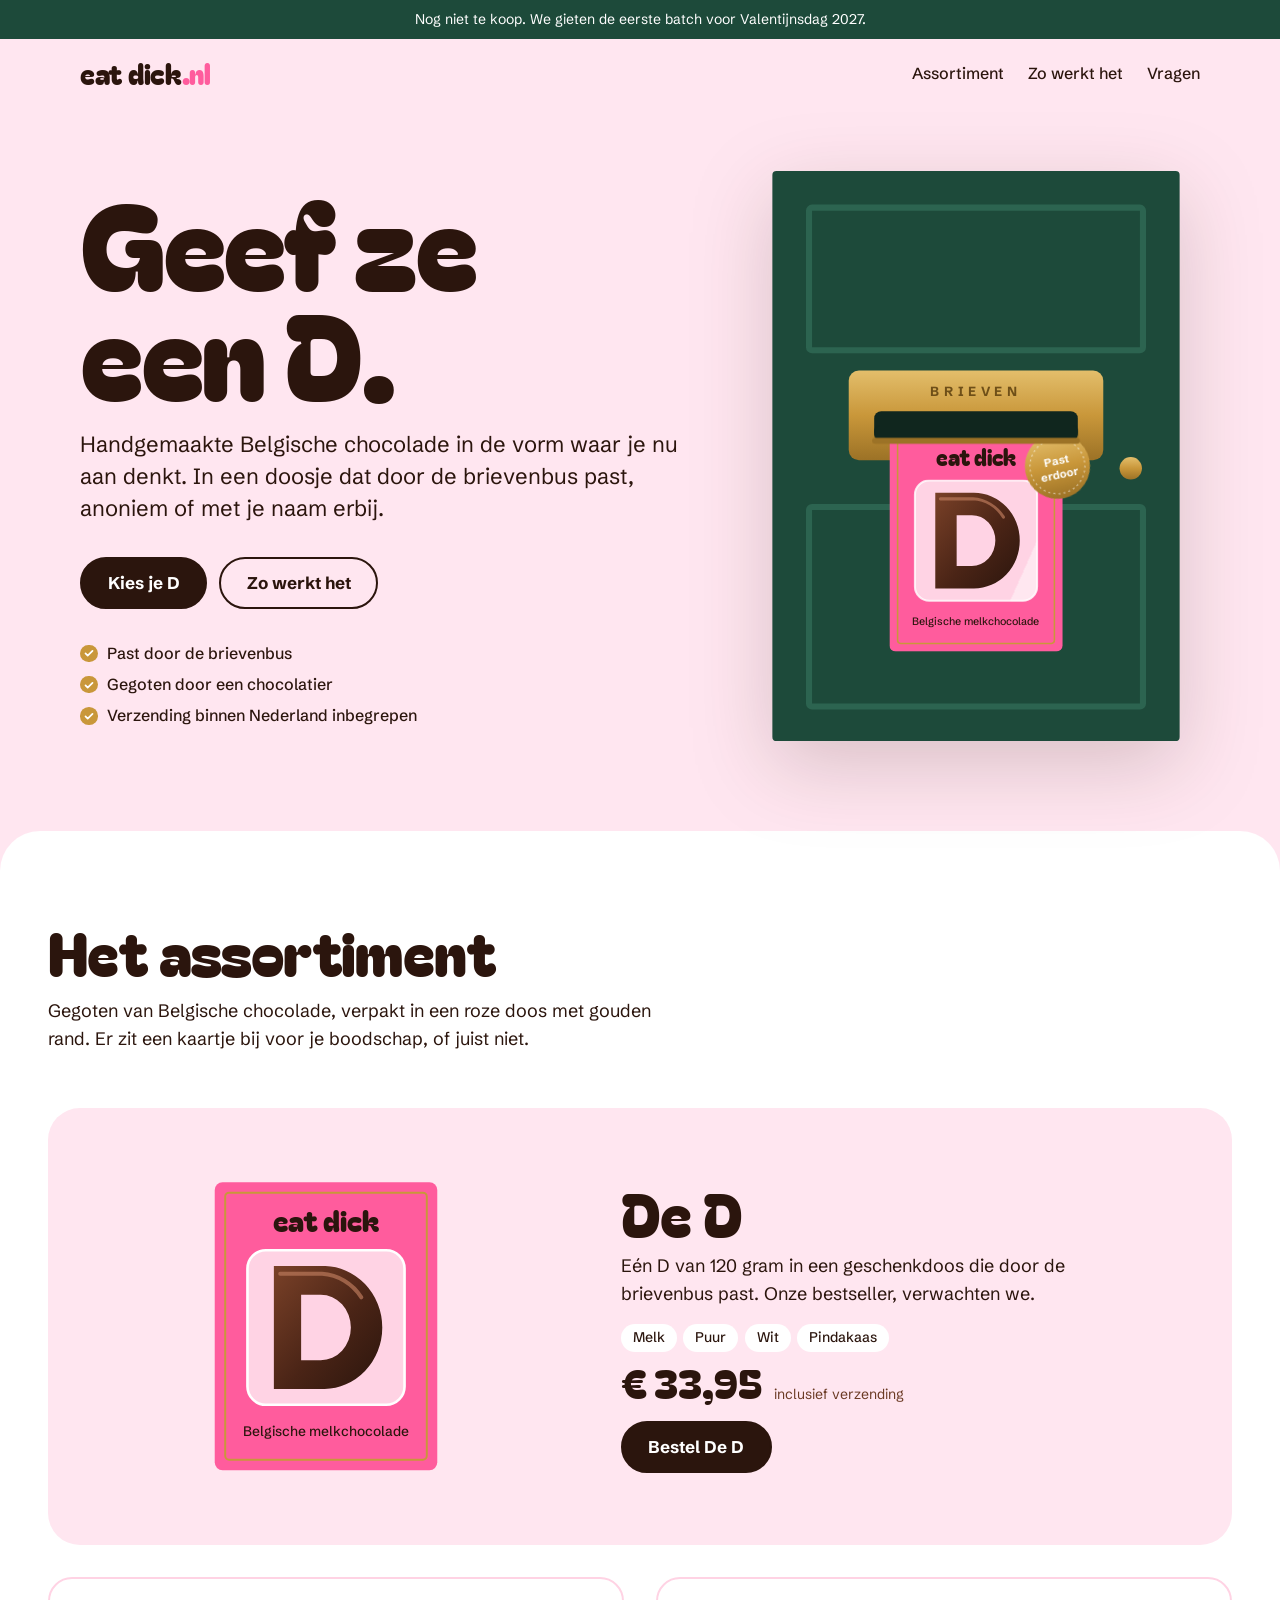
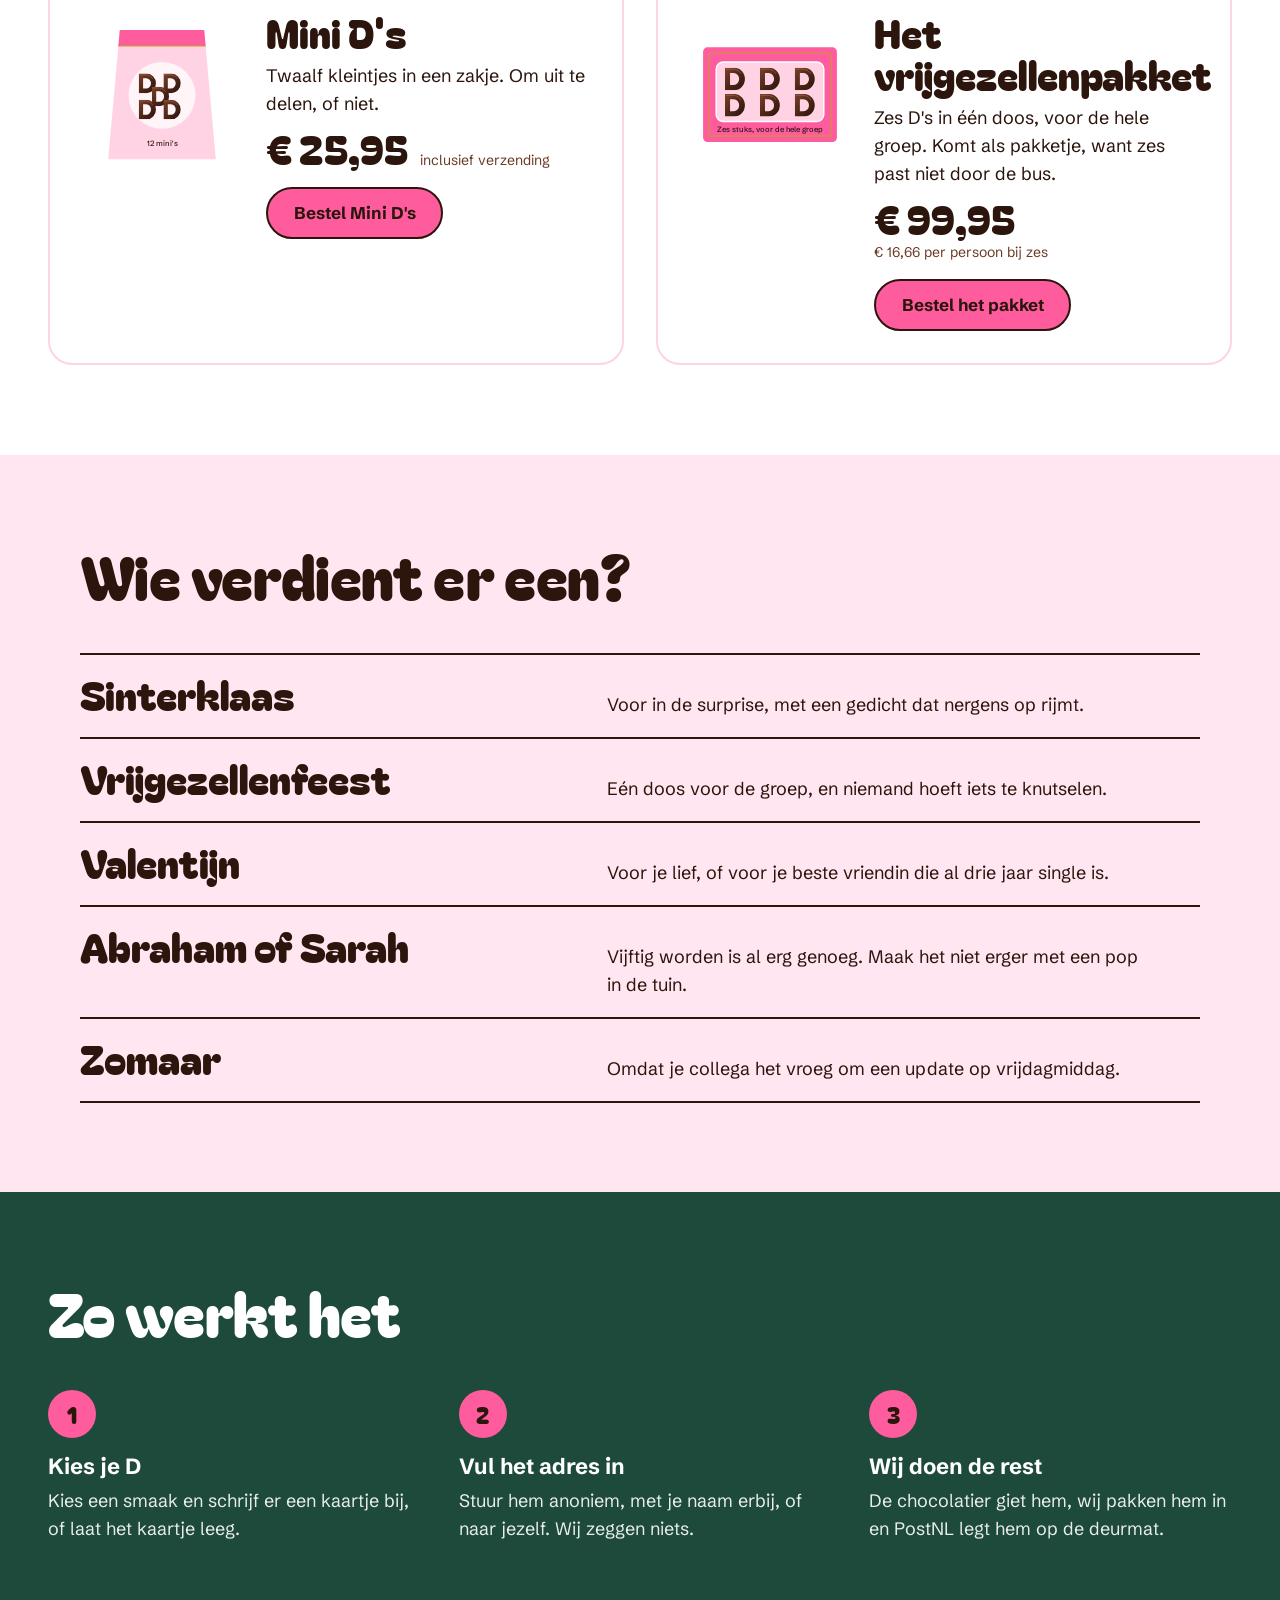
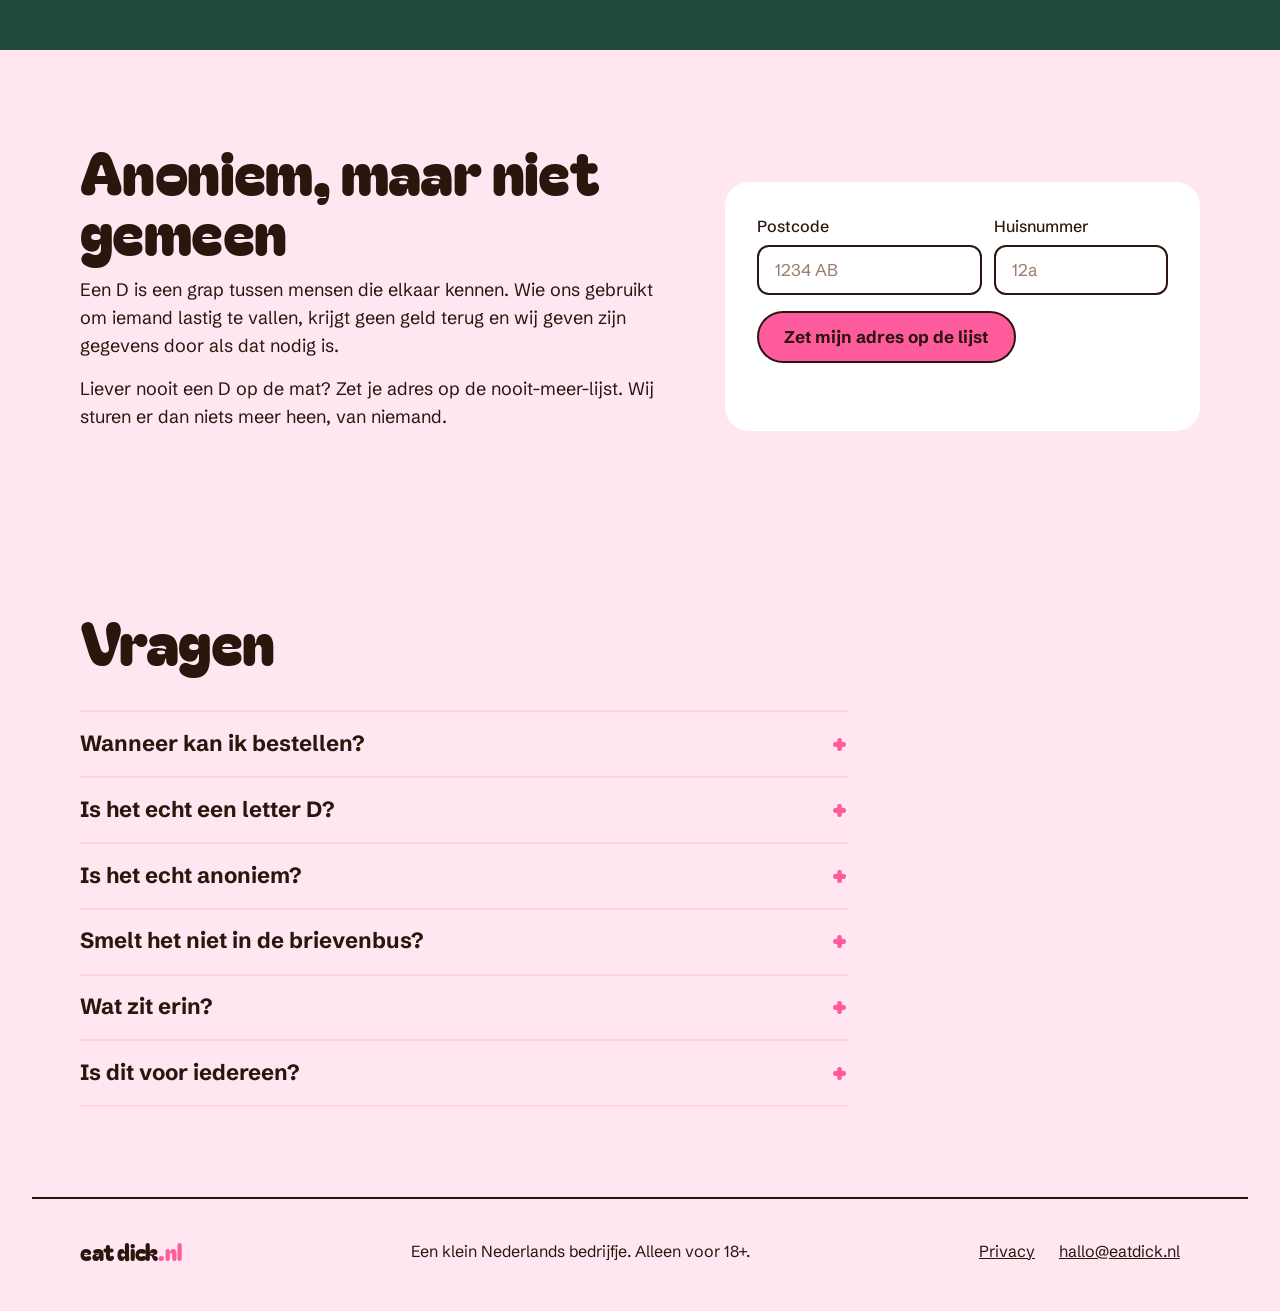
==== index.html @ 4f5a9614 "eatdick.nl demand-test landing page Static fake-door shop with honest waitlist dialog, price A/B (?p" ====
<!doctype html>
<html lang="nl">
<head>
  <meta charset="utf-8">
  <meta name="viewport" content="width=device-width, initial-scale=1">
  <title>eat dick — chocolade die door de brievenbus past</title>
  <meta name="description" content="Handgemaakte Belgische chocolade in de vorm waar je aan denkt. In een doosje dat door de brievenbus past, anoniem of met je naam erbij. Eerste batch voor Valentijnsdag 2027.">
  <meta name="theme-color" content="#1D4A3A">
  <link rel="icon" href="favicon.svg" type="image/svg+xml">
  <meta property="og:type" content="website">
  <meta property="og:url" content="https://eatdick.nl/">
  <meta property="og:title" content="Geef ze een D.">
  <meta property="og:description" content="Handgemaakte Belgische chocolade die door de brievenbus past. Anoniem of met je naam erbij.">
  <meta property="og:image" content="https://eatdick.nl/og.png">
  <meta name="twitter:card" content="summary_large_image">
  <link rel="preload" href="fonts/bagel-fat-one.woff2" as="font" type="font/woff2" crossorigin>
  <link rel="stylesheet" href="styles.css">
  <script src="config.js"></script>
  <script src="app.js" defer></script>
</head>
<body>
  <a class="skip" href="#assortiment">Naar het assortiment</a>

  <p class="notice">Nog niet te koop. We gieten de eerste batch voor <span data-launch>Valentijnsdag 2027</span>.</p>

  <header class="site-header">
    <a class="wordmark" href="/" aria-label="eat dick, naar de homepage">eat dick<span>.nl</span></a>
    <nav aria-label="Hoofdmenu">
      <a href="#assortiment">Assortiment</a>
      <a href="#zo-werkt-het">Zo werkt het</a>
      <a href="#vragen">Vragen</a>
    </nav>
  </header>

  <main>
    <!-- Hero -->
    <section class="hero" aria-labelledby="hero-title">
      <div class="hero-copy">
        <h1 id="hero-title">Geef ze een&nbsp;D.</h1>
        <p class="lede">Handgemaakte Belgische chocolade in de vorm waar je nu aan denkt. In een doosje dat door de brievenbus past, anoniem of met je naam erbij.</p>
        <div class="hero-actions">
          <a class="btn btn-primary" href="#assortiment">Kies je D</a>
          <a class="btn btn-quiet" href="#zo-werkt-het">Zo werkt het</a>
        </div>
        <ul class="assurances">
          <li>Past door de brievenbus</li>
          <li>Gegoten door een chocolatier</li>
          <li>Verzending binnen Nederland inbegrepen</li>
        </ul>
      </div>

      <figure class="hero-art" aria-hidden="true">
        <svg viewBox="0 0 440 560" class="door" focusable="false">
          <defs>
            <linearGradient id="choc" x1="0" y1="0" x2="1" y2="1">
              <stop offset="0" stop-color="#7A4128"/>
              <stop offset=".55" stop-color="#4A2416"/>
              <stop offset="1" stop-color="#2B150D"/>
            </linearGradient>
            <linearGradient id="brass" x1="0" y1="0" x2="0" y2="1">
              <stop offset="0" stop-color="#E3BE6B"/>
              <stop offset=".5" stop-color="#C9973A"/>
              <stop offset="1" stop-color="#9C7226"/>
            </linearGradient>
            <clipPath id="below-slot"><rect x="0" y="250" width="440" height="310"/></clipPath>
            <clipPath id="window"><rect x="25" y="52" width="120" height="118" rx="14"/></clipPath>
          </defs>

          <!-- the front door -->
          <rect x="20" y="0" width="400" height="560" rx="4" fill="#1D4A3A"/>
          <rect x="56" y="36" width="328" height="140" rx="3" fill="none" stroke="#2C6450" stroke-width="6"/>
          <rect x="56" y="330" width="328" height="196" rx="3" fill="none" stroke="#2C6450" stroke-width="6"/>
          <circle cx="372" cy="292" r="11" fill="url(#brass)"/>

          <!-- brass letterbox -->
          <rect x="95" y="196" width="250" height="88" rx="10" fill="url(#brass)"/>
          <text x="220" y="221" text-anchor="middle" class="engraving">BRIEVEN</text>
          <rect x="120" y="236" width="200" height="28" rx="7" fill="#10261E"/>

          <!-- the box, coming through -->
          <g clip-path="url(#below-slot)">
            <g class="parcel">
              <g transform="translate(135 252)">
                <rect width="170" height="220" rx="6" fill="#FF5C9D"/>
                <rect x="8" y="8" width="154" height="204" rx="3" fill="none" stroke="#C9973A" stroke-width="1.5"/>
                <text x="85" y="38" text-anchor="middle" class="box-mark">eat dick</text>
                <rect x="25" y="52" width="120" height="118" rx="14" fill="#FFD3E4"/>
                <path fill="url(#choc)" fill-rule="evenodd" d="M45 64h38a45 47 0 0 1 0 94H45z M66 86h15a23 25 0 0 1 0 50H66z"/>
                <path d="M50 70h32a39 41 0 0 1 30 18" fill="none" stroke="#B9785A" stroke-width="3" stroke-linecap="round" opacity=".7"/>
                <g clip-path="url(#window)">
                  <rect class="shine" x="-60" y="30" width="34" height="200" fill="#fff" opacity=".45" transform="rotate(24 85 111)"/>
                </g>
                <rect x="25" y="52" width="120" height="118" rx="14" fill="none" stroke="#fff" stroke-opacity=".8" stroke-width="2"/>
                <text x="85" y="194" text-anchor="middle" class="box-small">Belgische melkchocolade</text>
              </g>
              <g transform="translate(300 290) rotate(-12)">
                <circle r="32" fill="url(#brass)"/>
                <circle r="27" fill="none" stroke="#fff" stroke-opacity=".6" stroke-dasharray="2 3"/>
                <text y="-2" text-anchor="middle" class="seal">Past</text>
                <text y="12" text-anchor="middle" class="seal">erdoor</text>
              </g>
            </g>
          </g>
          <!-- lower lip of the slot, drawn over the box -->
          <rect x="120" y="250" width="200" height="14" rx="5" fill="#10261E"/>
          <rect x="118" y="262" width="204" height="6" rx="3" fill="#9C7226"/>
        </svg>
      </figure>
    </section>

    <!-- Products -->
    <section id="assortiment" class="section full" aria-labelledby="assortiment-title">
      <div class="wrap">
      <h2 id="assortiment-title">Het assortiment</h2>
      <p class="section-intro">Gegoten van Belgische chocolade, verpakt in een roze doos met gouden rand. Er zit een kaartje bij voor je boodschap, of juist niet.</p>

      <article class="product product-featured" data-product="single">
        <div class="product-art" aria-hidden="true">
          <svg viewBox="0 0 220 260"><use href="#art-single"/></svg>
        </div>
        <div class="product-body">
          <h3>De D</h3>
          <p>Eén D van 120 gram in een geschenkdoos die door de brievenbus past. Onze bestseller, verwachten we.</p>
          <ul class="flavours" aria-label="Smaken">
            <li>Melk</li><li>Puur</li><li>Wit</li><li>Pindakaas</li>
          </ul>
          <p class="price"><span data-price="single">€ 16,95</span> <small>inclusief verzending</small></p>
          <button class="btn btn-primary" type="button" data-order="single">Bestel De D</button>
        </div>
      </article>

      <div class="product-pair">
        <article class="product" data-product="mini">
          <div class="product-art" aria-hidden="true">
            <svg viewBox="0 0 220 220"><use href="#art-mini"/></svg>
          </div>
          <div class="product-body">
            <h3>Mini D's</h3>
            <p>Twaalf kleintjes in een zakje. Om uit te delen, of niet.</p>
            <p class="price"><span data-price="mini">€ 12,95</span> <small>inclusief verzending</small></p>
            <button class="btn btn-secondary" type="button" data-order="mini">Bestel Mini D's</button>
          </div>
        </article>

        <article class="product" data-product="party">
          <div class="product-art" aria-hidden="true">
            <svg viewBox="0 0 220 220"><use href="#art-party"/></svg>
          </div>
          <div class="product-body">
            <h3>Het vrijgezellenpakket</h3>
            <p>Zes D's in één doos, voor de hele groep. Komt als pakketje, want zes past niet door de bus.</p>
            <p class="price"><span data-price="party">€ 49,95</span> <small><span data-price-pp="party">€ 8,33</span> per persoon bij zes</small></p>
            <button class="btn btn-secondary" type="button" data-order="party">Bestel het pakket</button>
          </div>
        </article>
      </div>
      </div>
    </section>

    <!-- Occasions -->
    <section class="section occasions" aria-labelledby="occasions-title">
      <h2 id="occasions-title">Wie verdient er een?</h2>
      <dl class="occasion-list">
        <div><dt>Sinterklaas</dt><dd>Voor in de surprise, met een gedicht dat nergens op rijmt.</dd></div>
        <div><dt>Vrijgezellenfeest</dt><dd>Eén doos voor de groep, en niemand hoeft iets te knutselen.</dd></div>
        <div><dt>Valentijn</dt><dd>Voor je lief, of voor je beste vriendin die al drie jaar single is.</dd></div>
        <div><dt>Abraham of Sarah</dt><dd>Vijftig worden is al erg genoeg. Maak het niet erger met een pop in de tuin.</dd></div>
        <div><dt>Zomaar</dt><dd>Omdat je collega het vroeg om een update op vrijdagmiddag.</dd></div>
      </dl>
    </section>

    <!-- How it works -->
    <section id="zo-werkt-het" class="section full" aria-labelledby="how-title">
      <div class="wrap">
      <h2 id="how-title">Zo werkt het</h2>
      <ol class="steps">
        <li>
          <h3>Kies je D</h3>
          <p>Kies een smaak en schrijf er een kaartje bij, of laat het kaartje leeg.</p>
        </li>
        <li>
          <h3>Vul het adres in</h3>
          <p>Stuur hem anoniem, met je naam erbij, of naar jezelf. Wij zeggen niets.</p>
        </li>
        <li>
          <h3>Wij doen de rest</h3>
          <p>De chocolatier giet hem, wij pakken hem in en PostNL legt hem op de deurmat.</p>
        </li>
      </ol>
      </div>
    </section>

    <!-- Policy -->
    <section id="nooit-meer" class="section policy" aria-labelledby="policy-title">
      <div class="policy-copy">
        <h2 id="policy-title">Anoniem, maar niet gemeen</h2>
        <p>Een D is een grap tussen mensen die elkaar kennen. Wie ons gebruikt om iemand lastig te vallen, krijgt geen geld terug en wij geven zijn gegevens door als dat nodig is.</p>
        <p>Liever nooit een D op de mat? Zet je adres op de nooit-meer-lijst. Wij sturen er dan niets meer heen, van niemand.</p>
      </div>
      <form class="optout" name="nooit-meer" method="POST" data-netlify="true" netlify-honeypot="bot-field" data-form="optout">
        <input type="hidden" name="form-name" value="nooit-meer">
        <p class="hp"><label>Niet invullen <input name="bot-field" tabindex="-1" autocomplete="off"></label></p>
        <div class="field-row">
          <label>Postcode
            <input name="postcode" required autocomplete="postal-code" inputmode="text" pattern="[1-9][0-9]{3}\s?[A-Za-z]{2}" placeholder="1234 AB">
          </label>
          <label>Huisnummer
            <input name="huisnummer" required autocomplete="address-line2" placeholder="12a">
          </label>
        </div>
        <button class="btn btn-secondary" type="submit">Zet mijn adres op de lijst</button>
        <p class="form-status" role="status" aria-live="polite"></p>
      </form>
    </section>

    <!-- FAQ -->
    <section id="vragen" class="section faq" aria-labelledby="faq-title">
      <h2 id="faq-title">Vragen</h2>
      <details>
        <summary>Wanneer kan ik bestellen?</summary>
        <p>We gieten de eerste batch voor <span data-launch>Valentijnsdag 2027</span>. Zet je op de lijst, dan krijg je als eerste een mail en <span data-discount>15</span>% korting op je eerste bestelling.</p>
      </details>
      <details>
        <summary>Is het echt een letter D?</summary>
        <p>Nee. Het is de vorm waar je aan dacht toen je de naam van deze site las. De D staat op de doos.</p>
      </details>
      <details>
        <summary>Is het echt anoniem?</summary>
        <p>Ja, als je dat kiest. De ontvanger ziet geen naam en geen afzender. Wij bewaren je gegevens wel, voor het geval iemand de grap niet grappig vindt.</p>
      </details>
      <details>
        <summary>Smelt het niet in de brievenbus?</summary>
        <p>Bij een hittegolf versturen we niet. We houden het weer in de gaten en sturen dan een dag later.</p>
      </details>
      <details>
        <summary>Wat zit erin?</summary>
        <p>Belgische chocolade met melk en soja. De pindakaassmaak bevat pinda. Alles wordt gemaakt in een keuken waar ook noten verwerkt worden.</p>
      </details>
      <details>
        <summary>Is dit voor iedereen?</summary>
        <p>Alleen voor 18 jaar en ouder, als afzender en als ontvanger.</p>
      </details>
    </section>
  </main>

  <footer class="site-footer">
    <p class="wordmark wordmark-small">eat dick<span>.nl</span></p>
    <p>Een klein Nederlands bedrijfje. Alleen voor 18+.</p>
    <p><a href="privacy.html">Privacy</a> <a href="mailto:hallo@eatdick.nl">hallo@eatdick.nl</a></p>
  </footer>

  <!-- Waitlist dialog (the "order" step) -->
  <dialog class="order" id="order" aria-labelledby="order-title">
    <form name="wachtlijst" method="POST" data-netlify="true" netlify-honeypot="bot-field" data-form="waitlist" class="order-form">
      <button class="close" type="button" data-close aria-label="Sluiten">×</button>
      <input type="hidden" name="form-name" value="wachtlijst">
      <input type="hidden" name="product">
      <input type="hidden" name="variant">
      <input type="hidden" name="prijs">
      <p class="hp"><label>Niet invullen <input name="bot-field" tabindex="-1" autocomplete="off"></label></p>

      <div class="order-step" data-step="form">
        <h2 id="order-title">De eerste batch komt eraan</h2>
        <p>We gieten de eerste D's voor <span data-launch>Valentijnsdag 2027</span>. Zet je op de lijst: je hoort het als eerste en krijgt <span data-discount>15</span>% korting op je eerste bestelling.</p>
        <p class="order-summary"><strong data-summary-name>De D</strong> <span data-summary-price>€ 16,95</span></p>

        <fieldset>
          <legend>Waar is hij voor?</legend>
          <div class="chips">
            <label><input type="radio" name="gelegenheid" value="sinterklaas" required> Sinterklaas</label>
            <label><input type="radio" name="gelegenheid" value="vrijgezellen"> Vrijgezellenfeest</label>
            <label><input type="radio" name="gelegenheid" value="valentijn"> Valentijn</label>
            <label><input type="radio" name="gelegenheid" value="verjaardag"> Verjaardag</label>
            <label><input type="radio" name="gelegenheid" value="zomaar"> Zomaar</label>
          </div>
        </fieldset>

        <fieldset>
          <legend>Hoe wil je hem versturen?</legend>
          <div class="chips">
            <label><input type="radio" name="verzending" value="anoniem" required> Anoniem</label>
            <label><input type="radio" name="verzending" value="met-naam"> Met mijn naam erbij</label>
            <label><input type="radio" name="verzending" value="naar-mezelf"> Naar mezelf</label>
          </div>
        </fieldset>

        <label class="field">E-mailadres
          <input type="email" name="email" required autocomplete="email" placeholder="jij@voorbeeld.nl">
        </label>

        <label class="consent">
          <input type="checkbox" name="toestemming" value="ja" required>
          <span>Ik ben 18 of ouder en wil één mail als de eerste batch klaar is. Afmelden kan altijd. <a href="privacy.html" target="_blank" rel="noopener">Privacy</a></span>
        </label>

        <button class="btn btn-primary btn-wide" type="submit">Zet me op de lijst</button>
        <p class="form-status" role="status" aria-live="polite"></p>
      </div>

      <div class="order-step" data-step="done" hidden>
        <h2 tabindex="-1" data-done-title>Je staat op de lijst</h2>
        <p>Zodra de eerste batch gegoten is, krijg je een mail met je kortingscode. Ken je iemand die er een verdient? Stuur deze site door.</p>
        <div class="share">
          <a class="btn btn-primary" data-share-whatsapp href="https://wa.me/?text=" target="_blank" rel="noopener">Deel via WhatsApp</a>
          <button class="btn btn-quiet" type="button" data-share-copy>Kopieer de link</button>
        </div>
      </div>
    </form>
  </dialog>

  <!-- Product illustrations -->
  <svg width="0" height="0" class="defs" aria-hidden="true" focusable="false">
    <defs>
      <linearGradient id="choc2" x1="0" y1="0" x2="1" y2="1">
        <stop offset="0" stop-color="#7A4128"/><stop offset=".55" stop-color="#4A2416"/><stop offset="1" stop-color="#2B150D"/>
      </linearGradient>
      <symbol id="d-letter" viewBox="0 0 84 94">
        <path fill="url(#choc2)" fill-rule="evenodd" d="M0 0h38a45 47 0 0 1 0 94H0z M21 22h15a23 25 0 0 1 0 50H21z"/>
        <path d="M5 6h32a39 41 0 0 1 30 18" fill="none" stroke="#B9785A" stroke-width="3" stroke-linecap="round" opacity=".7"/>
      </symbol>
      <g id="art-single">
        <rect x="25" y="20" width="170" height="220" rx="6" fill="#FF5C9D"/>
        <rect x="33" y="28" width="154" height="204" rx="3" fill="none" stroke="#C9973A" stroke-width="1.5"/>
        <text x="110" y="58" text-anchor="middle" class="box-mark">eat dick</text>
        <rect x="50" y="72" width="120" height="118" rx="14" fill="#FFD3E4" stroke="#fff" stroke-width="2"/>
        <use href="#d-letter" x="70" y="84" width="84" height="94"/>
        <text x="110" y="214" text-anchor="middle" class="box-small">Belgische melkchocolade</text>
      </g>
      <g id="art-mini">
        <path d="M52 26h116l16 178H36z" fill="#FFD3E4"/>
        <path d="M52 26h116l2 22H50z" fill="#FF5C9D"/>
        <path d="M50 48h120" stroke="#C9973A" stroke-width="1.5"/>
        <circle cx="110" cy="116" r="46" fill="#fff" opacity=".75"/>
        <use href="#d-letter" x="78" y="86" width="24" height="27"/>
        <use href="#d-letter" x="112" y="86" width="24" height="27"/>
        <use href="#d-letter" x="96" y="104" width="24" height="27"/>
        <use href="#d-letter" x="78" y="122" width="24" height="27"/>
        <use href="#d-letter" x="112" y="122" width="24" height="27"/>
        <text x="110" y="186" text-anchor="middle" class="box-small">12 mini's</text>
      </g>
      <g id="art-party">
        <rect x="18" y="50" width="184" height="130" rx="6" fill="#FF5C9D"/>
        <rect x="26" y="58" width="168" height="114" rx="3" fill="none" stroke="#C9973A" stroke-width="1.5"/>
        <rect x="36" y="70" width="148" height="82" rx="10" fill="#FFD3E4" stroke="#fff" stroke-width="2"/>
        <use href="#d-letter" x="48" y="78" width="28" height="31"/>
        <use href="#d-letter" x="96" y="78" width="28" height="31"/>
        <use href="#d-letter" x="144" y="78" width="28" height="31"/>
        <use href="#d-letter" x="48" y="114" width="28" height="31"/>
        <use href="#d-letter" x="96" y="114" width="28" height="31"/>
        <use href="#d-letter" x="144" y="114" width="28" height="31"/>
        <text x="110" y="166" text-anchor="middle" class="box-small">Zes stuks, voor de hele groep</text>
      </g>
    </defs>
  </svg>
</body>
</html>
---- styles.css ----
/* eat dick — styles
   Palette: blush page, brand pink boxes, chocolate ink, brass details, front-door green. */

@font-face {
  font-family: "Bagel Fat One";
  src: url("fonts/bagel-fat-one.woff2") format("woff2");
  font-weight: 400;
  font-display: swap;
}
@font-face {
  font-family: "Schibsted Grotesk";
  src: url("fonts/schibsted-grotesk-400.woff2") format("woff2");
  font-weight: 400;
  font-display: swap;
}
@font-face {
  font-family: "Schibsted Grotesk";
  src: url("fonts/schibsted-grotesk-500.woff2") format("woff2");
  font-weight: 500;
  font-display: swap;
}
@font-face {
  font-family: "Schibsted Grotesk";
  src: url("fonts/schibsted-grotesk-700.woff2") format("woff2");
  font-weight: 700;
  font-display: swap;
}

:root {
  --blush: #FFE6F0;
  --pink: #FF5C9D;
  --pink-soft: #FFD3E4;
  --choc: #2B150D;
  --cocoa: #6B3A24;
  --brass: #C9973A;
  --door: #1D4A3A;
  --paper: #FFFFFF;

  --display: "Bagel Fat One", "Arial Rounded MT Bold", system-ui, sans-serif;
  --text: "Schibsted Grotesk", system-ui, -apple-system, "Segoe UI", sans-serif;

  --step--1: 0.875rem;
  --step-0: 1.125rem;
  --step-1: 1.375rem;
  --step-2: clamp(1.75rem, 1.2rem + 2vw, 2.5rem);
  --step-3: clamp(2.25rem, 1.4rem + 3.6vw, 3.75rem);
  --step-4: clamp(3.5rem, 1.8rem + 7.5vw, 7.5rem);

  --gutter: clamp(1rem, 4vw, 3rem);
  --measure: 34em;
  --radius-pill: 999px;
  --radius-box: 6px;
}

*, *::before, *::after { box-sizing: border-box; }

html { scroll-behavior: smooth; }
@media (prefers-reduced-motion: reduce) { html { scroll-behavior: auto; } }

body {
  margin: 0;
  background: var(--blush);
  color: var(--choc);
  font-family: var(--text);
  font-size: var(--step-0);
  line-height: 1.55;
  -webkit-font-smoothing: antialiased;
  text-rendering: optimizeLegibility;
}

h1, h2, h3 { margin: 0; font-weight: 400; }
p { margin: 0; }
a { color: inherit; }

:focus-visible {
  outline: 3px solid var(--door);
  outline-offset: 3px;
  border-radius: 4px;
}

.skip {
  position: absolute;
  left: 1rem;
  top: -3rem;
  background: var(--choc);
  color: var(--paper);
  padding: .5rem 1rem;
  border-radius: var(--radius-pill);
  z-index: 10;
}
.skip:focus { top: 1rem; }

/* Notice + header */
.notice {
  background: var(--door);
  color: var(--paper);
  text-align: center;
  font-size: var(--step--1);
  padding: .55rem var(--gutter);
}

.site-header {
  display: flex;
  align-items: center;
  justify-content: space-between;
  gap: 1rem;
  padding: 1.25rem var(--gutter);
  max-width: 76rem;
  margin: 0 auto;
}

.wordmark {
  font-family: var(--display);
  font-size: 1.75rem;
  line-height: 1;
  text-decoration: none;
  letter-spacing: -0.01em;
}
.wordmark span { color: var(--pink); }
.wordmark-small { font-size: 1.4rem; }

.site-header nav { display: flex; gap: 1.5rem; }
.site-header nav a {
  font-weight: 500;
  text-decoration: none;
  font-size: 1rem;
}
.site-header nav a:hover { text-decoration: underline; text-underline-offset: .25em; }

@media (max-width: 40rem) {
  .site-header nav { display: none; }
}

/* Buttons */
.btn {
  --btn-bg: var(--choc);
  --btn-fg: var(--paper);
  display: inline-flex;
  align-items: center;
  justify-content: center;
  gap: .5rem;
  min-height: 3.25rem;
  padding: .75rem 1.6rem;
  border: 2px solid var(--choc);
  border-radius: var(--radius-pill);
  background: var(--btn-bg);
  color: var(--btn-fg);
  font: 700 1.0625rem/1.2 var(--text);
  text-decoration: none;
  cursor: pointer;
  transition: transform .12s ease, background-color .12s ease;
}
.btn:active { transform: translateY(1px); }
.btn-primary:hover { --btn-bg: #4A2416; }
.btn-secondary { --btn-bg: var(--pink); --btn-fg: var(--choc); }
.btn-secondary:hover { --btn-bg: #FF7AB1; }
.btn-quiet { --btn-bg: transparent; --btn-fg: var(--choc); }
.btn-quiet:hover { --btn-bg: var(--pink-soft); }
.btn-wide { width: 100%; }

/* Hero */
.hero {
  display: grid;
  grid-template-columns: minmax(0, 1.15fr) minmax(0, .85fr);
  align-items: center;
  gap: clamp(2rem, 5vw, 5rem);
  max-width: 76rem;
  margin: 0 auto;
  padding: clamp(1.5rem, 5vw, 4rem) var(--gutter) clamp(3rem, 7vw, 6rem);
}

.hero h1 {
  font-family: var(--display);
  font-size: var(--step-4);
  line-height: .92;
  letter-spacing: -0.02em;
  color: var(--choc);
}

.lede {
  margin-top: 1.5rem;
  max-width: 30em;
  font-size: var(--step-1);
  line-height: 1.45;
}

.hero-actions {
  display: flex;
  flex-wrap: wrap;
  gap: .75rem;
  margin-top: 2rem;
}

.assurances {
  list-style: none;
  margin: 2rem 0 0;
  padding: 0;
  display: grid;
  gap: .4rem;
  font-size: 1rem;
  font-weight: 500;
}
.assurances li {
  display: flex;
  align-items: center;
  gap: .6rem;
}
.assurances li::before {
  content: "";
  flex: none;
  width: 1.1rem;
  height: 1.1rem;
  border-radius: 50%;
  background: var(--brass) url("data:image/svg+xml,%3Csvg xmlns='http://www.w3.org/2000/svg' viewBox='0 0 16 16'%3E%3Cpath d='M4 8.5l2.5 2.5L12 5.5' fill='none' stroke='white' stroke-width='2' stroke-linecap='round' stroke-linejoin='round'/%3E%3C/svg%3E") center / 80% no-repeat;
}

.hero-art { margin: 0; }
.door {
  display: block;
  width: 100%;
  max-width: 28rem;
  margin-left: auto;
  height: auto;
  filter: drop-shadow(0 24px 40px rgba(43, 21, 13, .18));
}

.engraving {
  font: 700 13px var(--text);
  letter-spacing: .35em;
  fill: #6E4F18;
}
.box-mark { font: 22px var(--display); fill: var(--choc); }
.box-small { font: 500 10.5px var(--text); fill: var(--choc); }
.seal { font: 700 11px var(--text); fill: #fff; }

/* The one orchestrated moment: the box drops through the letterbox. */
.parcel {
  transform: translateY(-235px);
  animation: post 1.1s cubic-bezier(.2, .9, .3, 1.15) .45s forwards;
}
.shine {
  animation: shine 1.2s ease-in-out 1.6s both;
}
@keyframes post {
  0%   { transform: translateY(-235px); }
  70%  { transform: translateY(6px); }
  100% { transform: translateY(0); }
}
@keyframes shine {
  from { transform: translateX(0) rotate(24deg); }
  to   { transform: translateX(260px) rotate(24deg); }
}
@media (prefers-reduced-motion: reduce) {
  .parcel { animation: none; transform: none; }
  .shine { animation: none; opacity: 0; }
}

@media (max-width: 52rem) {
  .hero { grid-template-columns: 1fr; }
  .hero-art { order: -1; }
  .door { max-width: 13rem; margin: 0 auto; }
}

/* Sections */
.section {
  max-width: 76rem;
  margin: 0 auto;
  padding: clamp(3rem, 7vw, 6rem) var(--gutter);
}
.section h2 {
  font-family: var(--display);
  font-size: var(--step-3);
  line-height: 1;
  letter-spacing: -0.01em;
}
.section-intro {
  margin-top: 1rem;
  max-width: var(--measure);
}

/* Products */
.section.full { max-width: none; }
.wrap { max-width: 76rem; margin: 0 auto; }
#assortiment {
  background: var(--paper);
  border-radius: 2.5rem 2.5rem 0 0;
}

.product h3 {
  font-family: var(--display);
  font-size: var(--step-2);
  line-height: 1.05;
}
.product-body > p { max-width: 28em; margin-top: .6rem; }

.product-featured {
  display: grid;
  grid-template-columns: minmax(0, .9fr) minmax(0, 1.1fr);
  align-items: center;
  gap: clamp(1.5rem, 5vw, 4rem);
  margin-top: clamp(2rem, 5vw, 3.5rem);
  padding: clamp(1.5rem, 4vw, 3rem);
  background: var(--blush);
  border-radius: 2rem;
}
.product-featured h3 { font-size: var(--step-3); }

.product-art svg { display: block; width: 100%; height: auto; }
.product-featured .product-art svg { max-width: 18rem; margin: 0 auto; }

.product-pair {
  display: grid;
  grid-template-columns: repeat(2, minmax(0, 1fr));
  gap: clamp(1rem, 3vw, 2rem);
  margin-top: clamp(1rem, 3vw, 2rem);
}
.product-pair .product {
  display: grid;
  grid-template-columns: 10rem minmax(0, 1fr);
  gap: 1.5rem;
  align-items: start;
  padding: clamp(1.25rem, 3vw, 2rem);
  border: 2px solid var(--pink-soft);
  border-radius: 1.5rem;
}

.flavours {
  list-style: none;
  display: flex;
  flex-wrap: wrap;
  gap: .4rem;
  margin: 1rem 0 0;
  padding: 0;
}
.flavours li {
  padding: .2rem .75rem;
  border-radius: var(--radius-pill);
  background: var(--paper);
  font-size: var(--step--1);
  font-weight: 500;
}

.price {
  display: flex;
  flex-wrap: wrap;
  align-items: baseline;
  gap: .25rem .75rem;
  margin: 1.25rem 0 1rem;
}
.price > span {
  font-family: var(--display);
  font-size: var(--step-2);
  line-height: 1;
}
.price small { font-size: var(--step--1); color: var(--cocoa); }

@media (max-width: 52rem) {
  .product-featured { grid-template-columns: 1fr; }
  .product-featured .product-art svg { max-width: 12rem; }
  .product-pair { grid-template-columns: 1fr; }
}
@media (max-width: 30rem) {
  .product-pair .product { grid-template-columns: 1fr; }
  .product-pair .product-art svg { max-width: 9rem; }
}

/* Occasions: a big typographic list */
.occasion-list {
  margin: clamp(1.5rem, 4vw, 3rem) 0 0;
  border-top: 2px solid var(--choc);
}
.occasion-list > div {
  display: grid;
  grid-template-columns: minmax(0, 1fr) minmax(0, 1.2fr);
  gap: .5rem 2rem;
  align-items: baseline;
  padding: 1.1rem 0;
  border-bottom: 2px solid var(--choc);
}
.occasion-list dt {
  font-family: var(--display);
  font-size: var(--step-2);
  line-height: 1.1;
}
.occasion-list dd { margin: 0; max-width: 30em; }
@media (max-width: 40rem) {
  .occasion-list > div { grid-template-columns: 1fr; }
}

/* Steps: a real sequence, so numbers belong here */
#zo-werkt-het { background: var(--door); color: var(--paper); }
.steps {
  list-style: none;
  counter-reset: step;
  margin-top: clamp(1.5rem, 4vw, 3rem);
  padding: 0;
  display: grid;
  grid-template-columns: repeat(3, minmax(0, 1fr));
  gap: clamp(1.5rem, 4vw, 3rem);
}
.steps li { counter-increment: step; }
.steps li::before {
  content: counter(step);
  display: grid;
  place-items: center;
  width: 3rem;
  height: 3rem;
  margin-bottom: 1rem;
  border-radius: 50%;
  background: var(--pink);
  color: var(--choc);
  font: 1.4rem/1 var(--display);
}
.steps h3 { font: 700 var(--step-1)/1.2 var(--text); margin-bottom: .4rem; }
.steps p { max-width: 24em; opacity: .9; }
@media (max-width: 52rem) {
  .steps { grid-template-columns: 1fr; }
}

/* Policy + opt-out */
.policy {
  display: grid;
  grid-template-columns: minmax(0, 1.1fr) minmax(0, .9fr);
  gap: clamp(2rem, 5vw, 4rem);
  align-items: end;
}
.policy-copy p { margin-top: 1rem; max-width: var(--measure); }
.optout {
  background: var(--paper);
  padding: clamp(1.25rem, 3vw, 2rem);
  border-radius: 1.5rem;
}
.field-row {
  display: grid;
  grid-template-columns: 1.3fr 1fr;
  gap: .75rem;
  margin-bottom: 1rem;
}
@media (max-width: 52rem) {
  .policy { grid-template-columns: 1fr; }
}

/* Forms */
label { font-weight: 500; font-size: 1rem; }
input[type="email"], input:not([type]), input[type="text"] {
  display: block;
  width: 100%;
  margin-top: .35rem;
  padding: .8rem 1rem;
  border: 2px solid var(--choc);
  border-radius: .75rem;
  background: var(--paper);
  color: var(--choc);
  font: 400 1.0625rem var(--text);
}
input::placeholder { color: #9B7A6C; }
.hp { position: absolute; left: -9999px; }
.form-status { margin-top: .75rem; font-size: 1rem; min-height: 1.5em; }
.form-status.is-error { color: #A3122E; }

/* FAQ */
.faq details {
  border-bottom: 2px solid var(--pink-soft);
  max-width: 48rem;
}
.faq details:first-of-type { margin-top: clamp(1.5rem, 4vw, 2.5rem); border-top: 2px solid var(--pink-soft); }
.faq summary {
  cursor: pointer;
  list-style: none;
  display: flex;
  justify-content: space-between;
  gap: 1rem;
  padding: 1.1rem 0;
  font-weight: 700;
  font-size: var(--step-1);
  line-height: 1.3;
}
.faq summary::-webkit-details-marker { display: none; }
.faq summary::after {
  content: "+";
  font: 1.6rem/1 var(--display);
  color: var(--pink);
  transition: transform .15s ease;
}
.faq details[open] summary::after { transform: rotate(45deg); }
.faq details p { padding-bottom: 1.25rem; max-width: var(--measure); }

/* Footer */
.site-footer {
  display: flex;
  flex-wrap: wrap;
  align-items: center;
  justify-content: space-between;
  gap: 1rem 2rem;
  max-width: 76rem;
  margin: 0 auto;
  padding: 2.5rem var(--gutter) 3rem;
  border-top: 2px solid var(--choc);
  font-size: 1rem;
}
.site-footer a { margin-right: 1.25rem; }

/* Order dialog */
.order {
  width: min(34rem, calc(100% - 2rem));
  max-height: calc(100dvh - 2rem);
  padding: 0;
  border: 0;
  border-radius: 1.75rem;
  background: var(--paper);
  color: var(--choc);
  box-shadow: 0 30px 80px rgba(43, 21, 13, .35);
}
.order::backdrop { background: rgba(29, 74, 58, .72); }
.order[open] { animation: rise .22s ease-out; }
@keyframes rise { from { transform: translateY(12px); opacity: 0; } }
@media (prefers-reduced-motion: reduce) { .order[open] { animation: none; } }

.order-form { position: relative; padding: clamp(1.5rem, 5vw, 2.25rem); }
.order h2 {
  font-family: var(--display);
  font-size: clamp(1.75rem, 1.2rem + 2.2vw, 2.4rem);
  line-height: 1.05;
  padding-right: 2.5rem;
  margin-bottom: .75rem;
}
.order-step > p { font-size: 1.0625rem; }
.order-summary {
  display: flex;
  justify-content: space-between;
  gap: 1rem;
  margin: 1.25rem 0;
  padding: .85rem 1.1rem;
  border-radius: 1rem;
  background: var(--blush);
}
.close {
  position: absolute;
  top: 1rem;
  right: 1rem;
  width: 2.5rem;
  height: 2.5rem;
  border: 0;
  border-radius: 50%;
  background: var(--blush);
  color: var(--choc);
  font-size: 1.6rem;
  line-height: 1;
  cursor: pointer;
}
fieldset { border: 0; padding: 0; margin: 0 0 1.1rem; }
legend { font-weight: 700; margin-bottom: .5rem; font-size: 1rem; }
.chips { display: flex; flex-wrap: wrap; gap: .45rem; }
.chips label {
  position: relative;
  display: inline-flex;
  align-items: center;
  padding: .45rem .95rem;
  border: 2px solid var(--pink-soft);
  border-radius: var(--radius-pill);
  cursor: pointer;
  font-size: .975rem;
}
.chips input { position: absolute; opacity: 0; inset: 0; margin: 0; cursor: pointer; }
.chips label:has(input:checked) { background: var(--pink); border-color: var(--pink); }
.chips label:has(input:focus-visible) { outline: 3px solid var(--door); outline-offset: 2px; }

.field { display: block; margin-bottom: 1rem; }
.consent {
  display: flex;
  gap: .65rem;
  align-items: flex-start;
  margin-bottom: 1.25rem;
  font-weight: 400;
  font-size: .9375rem;
  line-height: 1.45;
}
.consent input { width: 1.2rem; height: 1.2rem; margin-top: .15rem; accent-color: var(--choc); flex: none; }

.share { display: flex; flex-wrap: wrap; gap: .75rem; margin-top: 1.5rem; }
[data-done-title]:focus { outline: none; }

.defs { position: absolute; width: 0; height: 0; overflow: hidden; }

/* Legal page */
.legal h3 { font: 700 var(--step-1)/1.3 var(--text); margin-top: 2rem; }
.legal p { max-width: var(--measure); margin-top: .5rem; }
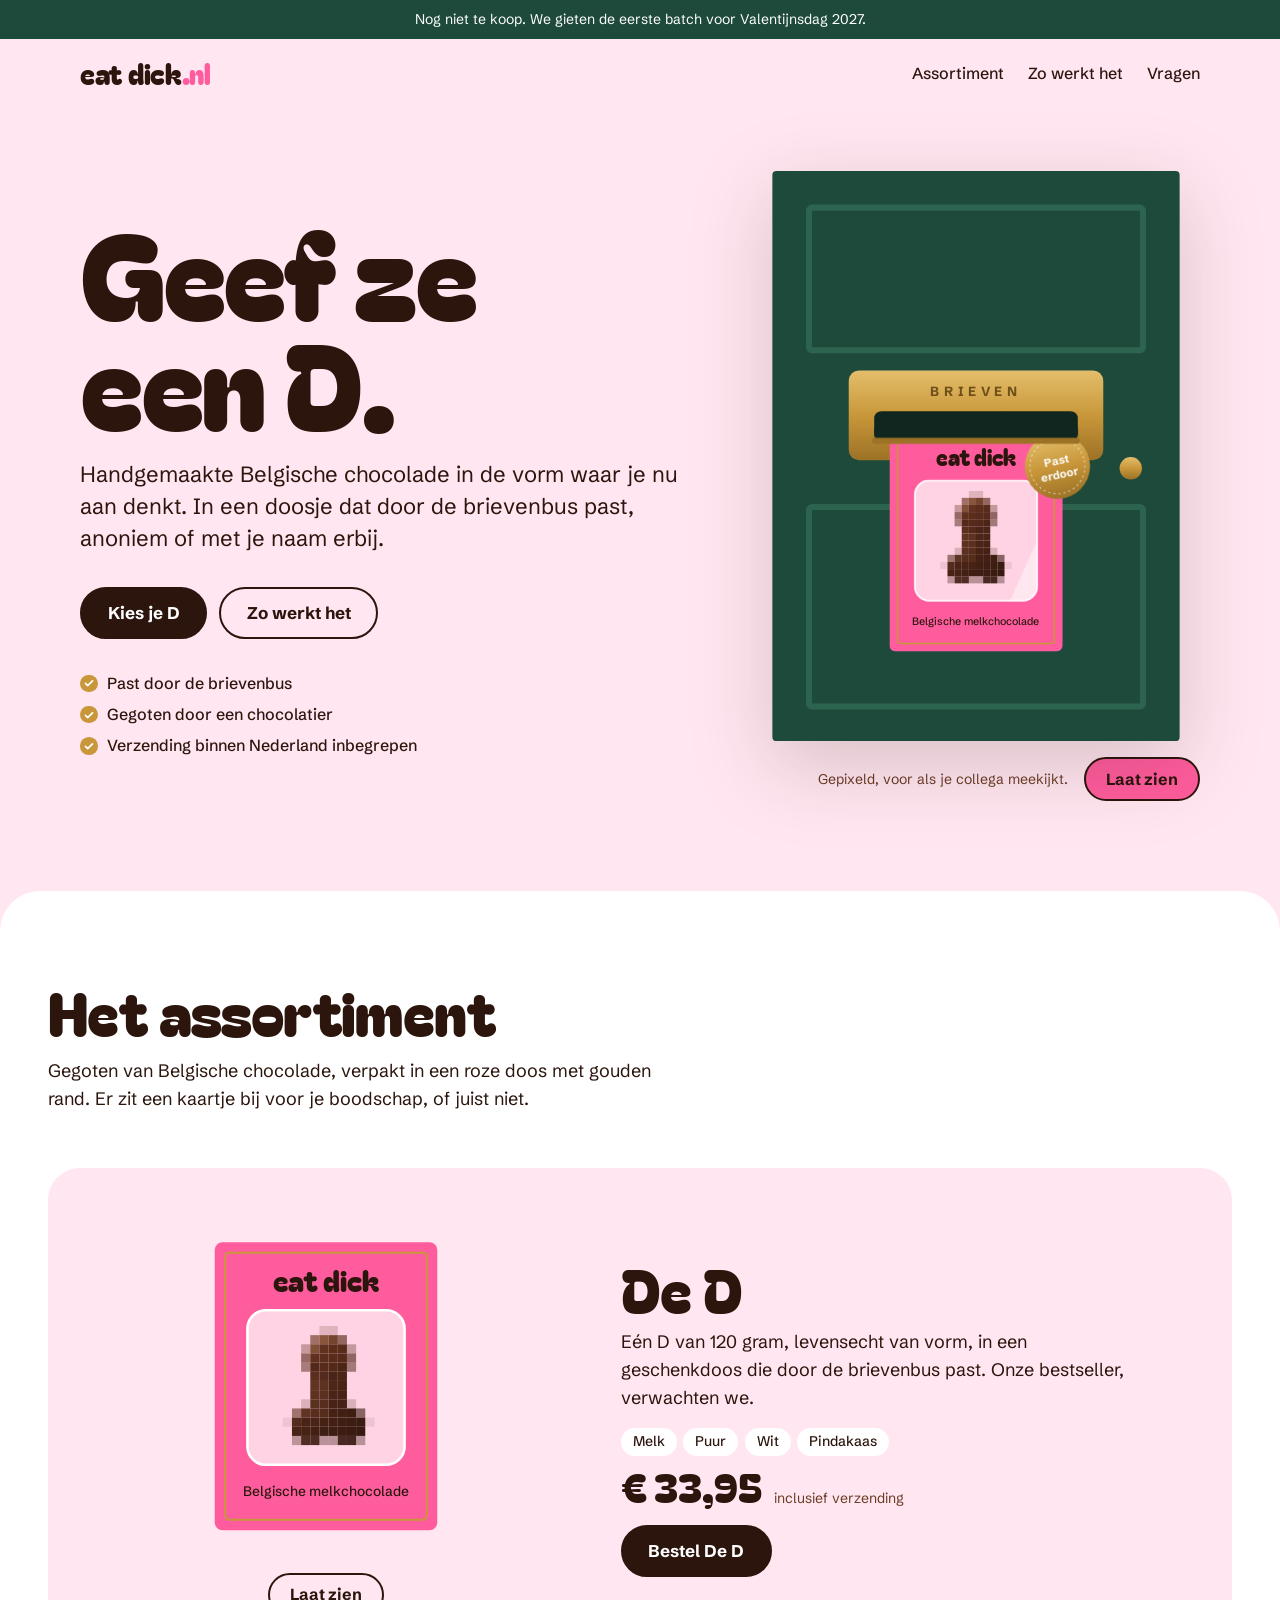
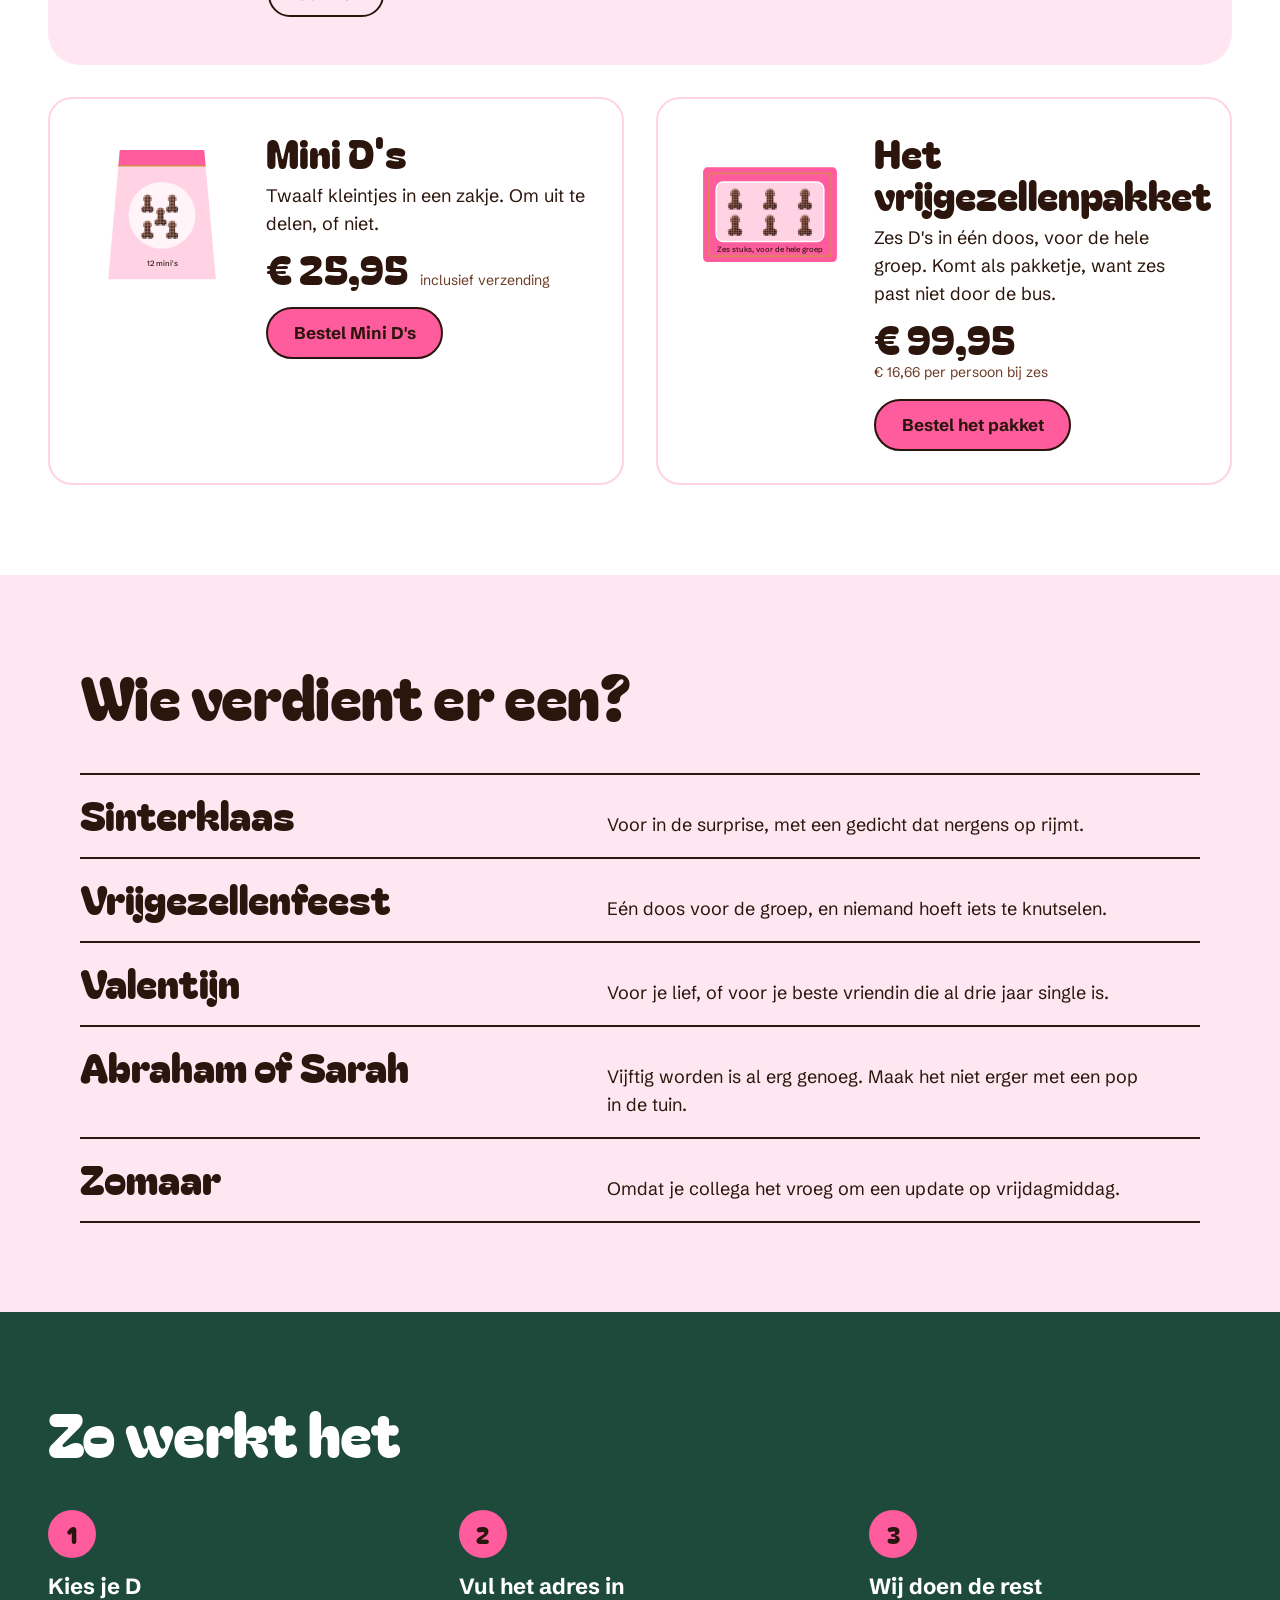
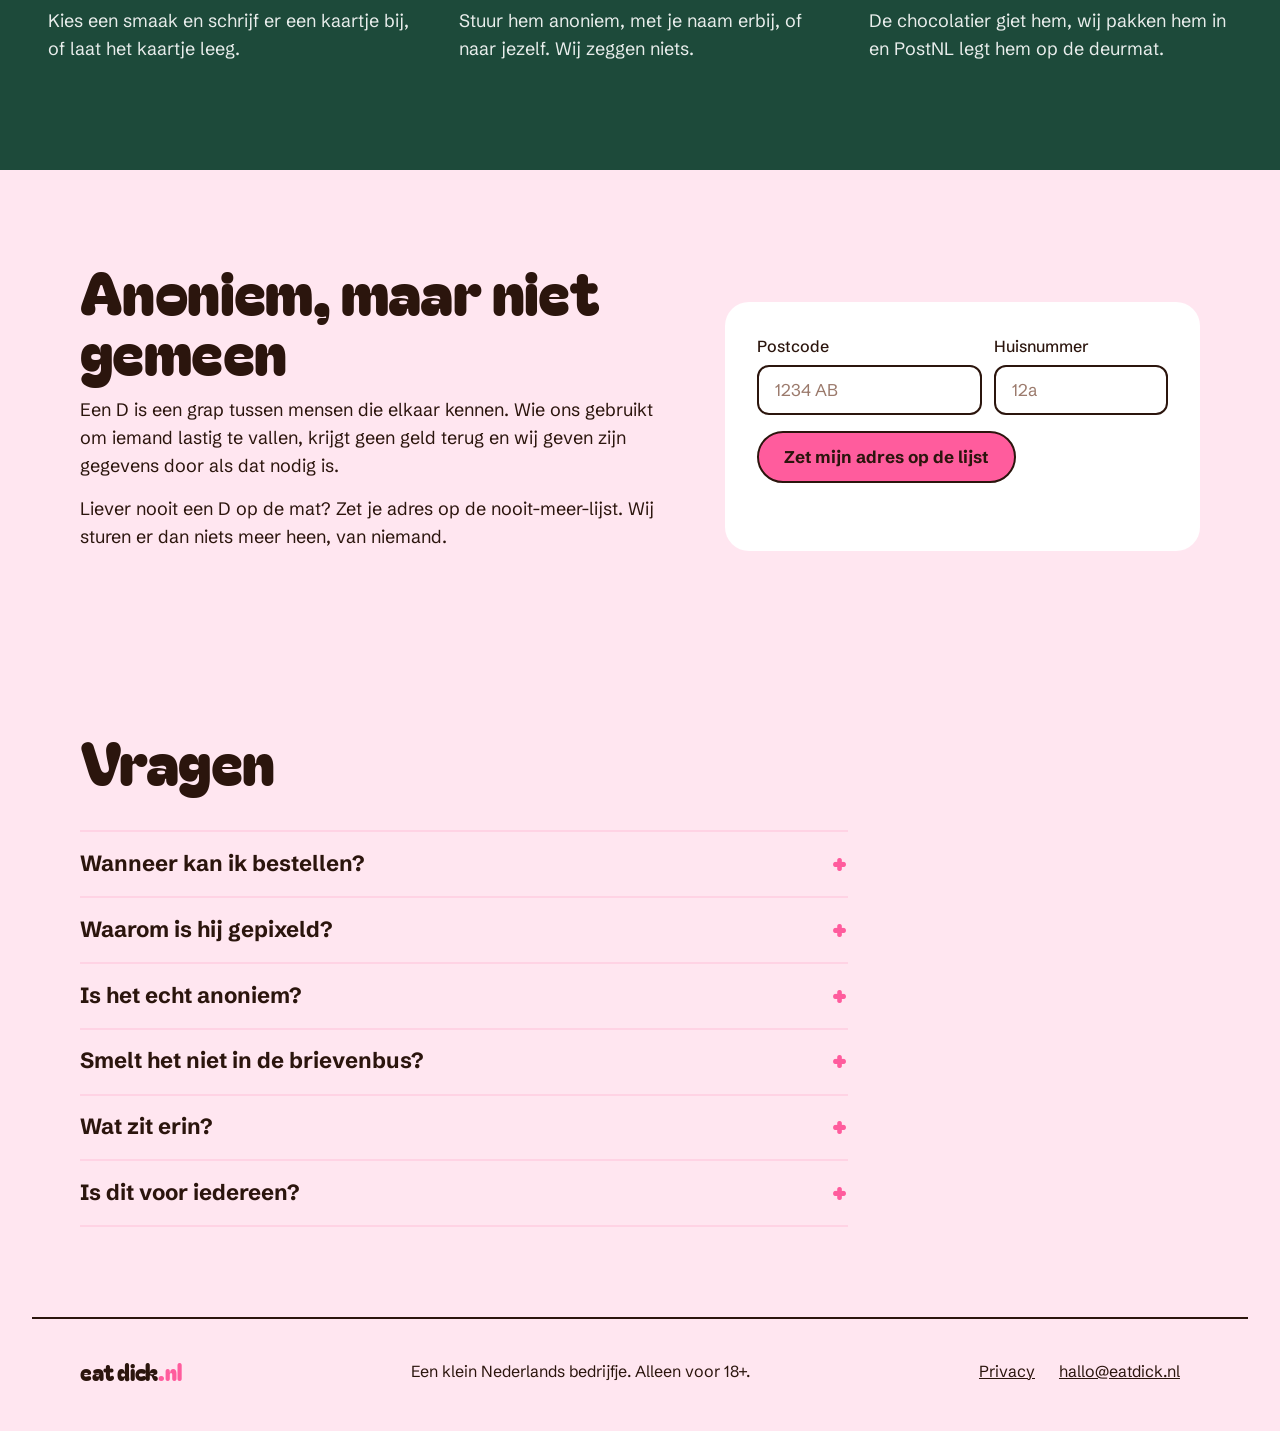
==== commit 156ecd58: "Show the real product, pixelated by default with a Laat zien reveal Co-Authored-By: Claude Opus 5.5 " ====
--- a/index.html
+++ b/index.html
@@ -49,8 +49,8 @@
         </ul>
       </div>
 
-      <figure class="hero-art" aria-hidden="true">
-        <svg viewBox="0 0 440 560" class="door" focusable="false">
+      <figure class="hero-art">
+        <svg viewBox="0 0 440 560" class="door" focusable="false" aria-hidden="true">
           <defs>
             <linearGradient id="choc" x1="0" y1="0" x2="1" y2="1">
               <stop offset="0" stop-color="#7A4128"/>
@@ -85,8 +85,8 @@
                 <rect x="8" y="8" width="154" height="204" rx="3" fill="none" stroke="#C9973A" stroke-width="1.5"/>
                 <text x="85" y="38" text-anchor="middle" class="box-mark">eat dick</text>
                 <rect x="25" y="52" width="120" height="118" rx="14" fill="#FFD3E4"/>
-                <path fill="url(#choc)" fill-rule="evenodd" d="M45 64h38a45 47 0 0 1 0 94H45z M66 86h15a23 25 0 0 1 0 50H66z"/>
-                <path d="M50 70h32a39 41 0 0 1 30 18" fill="none" stroke="#B9785A" stroke-width="3" stroke-linecap="round" opacity=".7"/>
+                <use class="art-px" href="#dick-px" x="43" y="62" width="84" height="94"/>
+                <use class="art-clear" href="#dick" x="43" y="62" width="84" height="94"/>
                 <g clip-path="url(#window)">
                   <rect class="shine" x="-60" y="30" width="34" height="200" fill="#fff" opacity=".45" transform="rotate(24 85 111)"/>
                 </g>
@@ -105,6 +105,10 @@
           <rect x="120" y="250" width="200" height="14" rx="5" fill="#10261E"/>
           <rect x="118" y="262" width="204" height="6" rx="3" fill="#9C7226"/>
         </svg>
+        <figcaption class="reveal-bar">
+          <span>Gepixeld, voor als je collega meekijkt.</span>
+          <button class="btn btn-secondary reveal" type="button" data-reveal aria-pressed="false">Laat zien</button>
+        </figcaption>
       </figure>
     </section>
 
@@ -115,12 +119,20 @@
       <p class="section-intro">Gegoten van Belgische chocolade, verpakt in een roze doos met gouden rand. Er zit een kaartje bij voor je boodschap, of juist niet.</p>
 
       <article class="product product-featured" data-product="single">
-        <div class="product-art" aria-hidden="true">
-          <svg viewBox="0 0 220 260"><use href="#art-single"/></svg>
+        <div class="product-art">
+          <svg viewBox="0 0 220 260" aria-hidden="true">
+            <rect x="25" y="20" width="170" height="220" rx="6" fill="#FF5C9D"/>
+            <rect x="33" y="28" width="154" height="204" rx="3" fill="none" stroke="#C9973A" stroke-width="1.5"/>
+            <text x="110" y="58" text-anchor="middle" class="box-mark">eat dick</text>
+            <rect x="50" y="72" width="120" height="118" rx="14" fill="#FFD3E4" stroke="#fff" stroke-width="2"/>
+            <use class="art-px" href="#dick-px" x="70" y="84" width="84" height="94"/><use class="art-clear" href="#dick" x="70" y="84" width="84" height="94"/>
+            <text x="110" y="214" text-anchor="middle" class="box-small">Belgische melkchocolade</text>
+          </svg>
+          <button class="btn btn-quiet reveal" type="button" data-reveal aria-pressed="false">Laat zien</button>
         </div>
         <div class="product-body">
           <h3>De D</h3>
-          <p>Eén D van 120 gram in een geschenkdoos die door de brievenbus past. Onze bestseller, verwachten we.</p>
+          <p>Eén D van 120 gram, levensecht van vorm, in een geschenkdoos die door de brievenbus past. Onze bestseller, verwachten we.</p>
           <ul class="flavours" aria-label="Smaken">
             <li>Melk</li><li>Puur</li><li>Wit</li><li>Pindakaas</li>
           </ul>
@@ -132,7 +144,18 @@
       <div class="product-pair">
         <article class="product" data-product="mini">
           <div class="product-art" aria-hidden="true">
-            <svg viewBox="0 0 220 220"><use href="#art-mini"/></svg>
+            <svg viewBox="0 0 220 220">
+            <path d="M52 26h116l16 178H36z" fill="#FFD3E4"/>
+            <path d="M52 26h116l2 22H50z" fill="#FF5C9D"/>
+            <path d="M50 48h120" stroke="#C9973A" stroke-width="1.5"/>
+            <circle cx="110" cy="116" r="46" fill="#fff" opacity=".75"/>
+            <use class="art-px" href="#dick-px" x="78" y="86" width="24" height="27"/><use class="art-clear" href="#dick" x="78" y="86" width="24" height="27"/>
+            <use class="art-px" href="#dick-px" x="112" y="86" width="24" height="27"/><use class="art-clear" href="#dick" x="112" y="86" width="24" height="27"/>
+            <use class="art-px" href="#dick-px" x="96" y="104" width="24" height="27"/><use class="art-clear" href="#dick" x="96" y="104" width="24" height="27"/>
+            <use class="art-px" href="#dick-px" x="78" y="122" width="24" height="27"/><use class="art-clear" href="#dick" x="78" y="122" width="24" height="27"/>
+            <use class="art-px" href="#dick-px" x="112" y="122" width="24" height="27"/><use class="art-clear" href="#dick" x="112" y="122" width="24" height="27"/>
+            <text x="110" y="186" text-anchor="middle" class="box-small">12 mini's</text>
+          </svg>
           </div>
           <div class="product-body">
             <h3>Mini D's</h3>
@@ -144,7 +167,18 @@
 
         <article class="product" data-product="party">
           <div class="product-art" aria-hidden="true">
-            <svg viewBox="0 0 220 220"><use href="#art-party"/></svg>
+            <svg viewBox="0 0 220 220">
+            <rect x="18" y="50" width="184" height="130" rx="6" fill="#FF5C9D"/>
+            <rect x="26" y="58" width="168" height="114" rx="3" fill="none" stroke="#C9973A" stroke-width="1.5"/>
+            <rect x="36" y="70" width="148" height="82" rx="10" fill="#FFD3E4" stroke="#fff" stroke-width="2"/>
+            <use class="art-px" href="#dick-px" x="48" y="78" width="28" height="31"/><use class="art-clear" href="#dick" x="48" y="78" width="28" height="31"/>
+            <use class="art-px" href="#dick-px" x="96" y="78" width="28" height="31"/><use class="art-clear" href="#dick" x="96" y="78" width="28" height="31"/>
+            <use class="art-px" href="#dick-px" x="144" y="78" width="28" height="31"/><use class="art-clear" href="#dick" x="144" y="78" width="28" height="31"/>
+            <use class="art-px" href="#dick-px" x="48" y="114" width="28" height="31"/><use class="art-clear" href="#dick" x="48" y="114" width="28" height="31"/>
+            <use class="art-px" href="#dick-px" x="96" y="114" width="28" height="31"/><use class="art-clear" href="#dick" x="96" y="114" width="28" height="31"/>
+            <use class="art-px" href="#dick-px" x="144" y="114" width="28" height="31"/><use class="art-clear" href="#dick" x="144" y="114" width="28" height="31"/>
+            <text x="110" y="166" text-anchor="middle" class="box-small">Zes stuks, voor de hele groep</text>
+          </svg>
           </div>
           <div class="product-body">
             <h3>Het vrijgezellenpakket</h3>
@@ -221,8 +255,8 @@
         <p>We gieten de eerste batch voor <span data-launch>Valentijnsdag 2027</span>. Zet je op de lijst, dan krijg je als eerste een mail en <span data-discount>15</span>% korting op je eerste bestelling.</p>
       </details>
       <details>
-        <summary>Is het echt een letter D?</summary>
-        <p>Nee. Het is de vorm waar je aan dacht toen je de naam van deze site las. De D staat op de doos.</p>
+        <summary>Waarom is hij gepixeld?</summary>
+        <p>Omdat er misschien iemand over je schouder meekijkt. Druk op Laat zien, dan zie je hem zoals hij in de doos zit.</p>
       </details>
       <details>
         <summary>Is het echt anoniem?</summary>
@@ -311,45 +345,22 @@
   <!-- Product illustrations -->
   <svg width="0" height="0" class="defs" aria-hidden="true" focusable="false">
     <defs>
-      <linearGradient id="choc2" x1="0" y1="0" x2="1" y2="1">
-        <stop offset="0" stop-color="#7A4128"/><stop offset=".55" stop-color="#4A2416"/><stop offset="1" stop-color="#2B150D"/>
-      </linearGradient>
-      <symbol id="d-letter" viewBox="0 0 84 94">
-        <path fill="url(#choc2)" fill-rule="evenodd" d="M0 0h38a45 47 0 0 1 0 94H0z M21 22h15a23 25 0 0 1 0 50H21z"/>
-        <path d="M5 6h32a39 41 0 0 1 30 18" fill="none" stroke="#B9785A" stroke-width="3" stroke-linecap="round" opacity=".7"/>
+      <linearGradient id="choc-us" gradientUnits="userSpaceOnUse" x1="0" y1="0" x2="84" y2="94"><stop offset="0" stop-color="#7A4128"/><stop offset=".55" stop-color="#4A2416"/><stop offset="1" stop-color="#2B150D"/></linearGradient>
+      <symbol id="dick" viewBox="0 0 84 94">
+        <circle cx="28" cy="76" r="15" fill="url(#choc-us)"/>
+<circle cx="56" cy="76" r="15" fill="url(#choc-us)"/>
+<path d="M42 70v12" stroke="#24110A" stroke-width="2" stroke-linecap="round" opacity=".45"/>
+<rect x="28" y="24" width="28" height="56" rx="14" fill="url(#choc-us)"/>
+<path d="M23 30C23 14 33 5 42 5s19 9 19 25c0 4-8 6-19 4C31 36 23 34 23 30z" fill="url(#choc-us)"/>
+<path d="M26 32q16 8 32 0" fill="none" stroke="#24110A" stroke-width="2" stroke-linecap="round" opacity=".55"/>
+<path d="M35 40v30" stroke="#B9785A" stroke-width="3" stroke-linecap="round" opacity=".6"/>
+<path d="M31 18q5-8 14-8" fill="none" stroke="#D49A78" stroke-width="3" stroke-linecap="round" opacity=".75"/>
+<path d="M18 72a10 10 0 0 1 8-8" fill="none" stroke="#B9785A" stroke-width="2.5" stroke-linecap="round" opacity=".55"/>
       </symbol>
-      <g id="art-single">
-        <rect x="25" y="20" width="170" height="220" rx="6" fill="#FF5C9D"/>
-        <rect x="33" y="28" width="154" height="204" rx="3" fill="none" stroke="#C9973A" stroke-width="1.5"/>
-        <text x="110" y="58" text-anchor="middle" class="box-mark">eat dick</text>
-        <rect x="50" y="72" width="120" height="118" rx="14" fill="#FFD3E4" stroke="#fff" stroke-width="2"/>
-        <use href="#d-letter" x="70" y="84" width="84" height="94"/>
-        <text x="110" y="214" text-anchor="middle" class="box-small">Belgische melkchocolade</text>
-      </g>
-      <g id="art-mini">
-        <path d="M52 26h116l16 178H36z" fill="#FFD3E4"/>
-        <path d="M52 26h116l2 22H50z" fill="#FF5C9D"/>
-        <path d="M50 48h120" stroke="#C9973A" stroke-width="1.5"/>
-        <circle cx="110" cy="116" r="46" fill="#fff" opacity=".75"/>
-        <use href="#d-letter" x="78" y="86" width="24" height="27"/>
-        <use href="#d-letter" x="112" y="86" width="24" height="27"/>
-        <use href="#d-letter" x="96" y="104" width="24" height="27"/>
-        <use href="#d-letter" x="78" y="122" width="24" height="27"/>
-        <use href="#d-letter" x="112" y="122" width="24" height="27"/>
-        <text x="110" y="186" text-anchor="middle" class="box-small">12 mini's</text>
-      </g>
-      <g id="art-party">
-        <rect x="18" y="50" width="184" height="130" rx="6" fill="#FF5C9D"/>
-        <rect x="26" y="58" width="168" height="114" rx="3" fill="none" stroke="#C9973A" stroke-width="1.5"/>
-        <rect x="36" y="70" width="148" height="82" rx="10" fill="#FFD3E4" stroke="#fff" stroke-width="2"/>
-        <use href="#d-letter" x="48" y="78" width="28" height="31"/>
-        <use href="#d-letter" x="96" y="78" width="28" height="31"/>
-        <use href="#d-letter" x="144" y="78" width="28" height="31"/>
-        <use href="#d-letter" x="48" y="114" width="28" height="31"/>
-        <use href="#d-letter" x="96" y="114" width="28" height="31"/>
-        <use href="#d-letter" x="144" y="114" width="28" height="31"/>
-        <text x="110" y="166" text-anchor="middle" class="box-small">Zes stuks, voor de hele groep</text>
-      </g>
+      <symbol id="dick-px" viewBox="0 0 84 94"><rect x="35" y="0" width="7" height="7" fill="#64341F" opacity="0.2"/><rect x="42" y="0" width="7" height="7" fill="#62321F" opacity="0.2"/><rect x="28" y="7" width="7" height="7" fill="#6F3D27" opacity="0.66"/><rect x="35" y="7" width="7" height="7" fill="#89553D"/><rect x="42" y="7" width="7" height="7" fill="#75442F"/><rect x="49" y="7" width="7" height="7" fill="#5C2F1C" opacity="0.66"/><rect x="21" y="14" width="7" height="7" fill="#64331F" opacity="0.36"/><rect x="28" y="14" width="7" height="7" fill="#814E37"/><rect x="35" y="14" width="7" height="7" fill="#61321F"/><rect x="42" y="14" width="7" height="7" fill="#5B2E1C"/><rect x="49" y="14" width="7" height="7" fill="#582C1B"/><rect x="56" y="14" width="7" height="7" fill="#562B1A" opacity="0.35"/><rect x="21" y="21" width="7" height="7" fill="#61321E" opacity="0.65"/><rect x="28" y="21" width="7" height="7" fill="#5E301D"/><rect x="35" y="21" width="7" height="7" fill="#5B2E1C"/><rect x="42" y="21" width="7" height="7" fill="#582C1B"/><rect x="49" y="21" width="7" height="7" fill="#552A1A"/><rect x="56" y="21" width="7" height="7" fill="#522919" opacity="0.64"/><rect x="21" y="28" width="7" height="7" fill="#562C1A" opacity="0.52"/><rect x="28" y="28" width="7" height="7" fill="#532A19"/><rect x="35" y="28" width="7" height="7" fill="#562B1A"/><rect x="42" y="28" width="7" height="7" fill="#532919"/><rect x="49" y="28" width="7" height="7" fill="#4B2516"/><rect x="56" y="28" width="7" height="7" fill="#492415" opacity="0.51"/><rect x="28" y="35" width="7" height="7" fill="#5B2F1E"/><rect x="35" y="35" width="7" height="7" fill="#532A1B"/><rect x="42" y="35" width="7" height="7" fill="#4A2416"/><rect x="49" y="35" width="7" height="7" fill="#4C2516"/><rect x="28" y="42" width="7" height="7" fill="#613422"/><rect x="35" y="42" width="7" height="7" fill="#5D3220"/><rect x="42" y="42" width="7" height="7" fill="#4D2617"/><rect x="49" y="42" width="7" height="7" fill="#4A2416"/><rect x="28" y="49" width="7" height="7" fill="#5D3220"/><rect x="35" y="49" width="7" height="7" fill="#5A301F"/><rect x="42" y="49" width="7" height="7" fill="#4A2416"/><rect x="49" y="49" width="7" height="7" fill="#472215"/><rect x="21" y="56" width="7" height="7" fill="#4F2718" opacity="0.2"/><rect x="28" y="56" width="7" height="7" fill="#5A301F"/><rect x="35" y="56" width="7" height="7" fill="#572E1E"/><rect x="42" y="56" width="7" height="7" fill="#472215"/><rect x="49" y="56" width="7" height="7" fill="#442114"/><rect x="56" y="56" width="7" height="7" fill="#411F13" opacity="0.2"/><rect x="14" y="63" width="7" height="7" fill="#633624" opacity="0.61"/><rect x="21" y="63" width="7" height="7" fill="#603422"/><rect x="28" y="63" width="7" height="7" fill="#572E1E"/><rect x="35" y="63" width="7" height="7" fill="#552D1D"/><rect x="42" y="63" width="7" height="7" fill="#442114"/><rect x="49" y="63" width="7" height="7" fill="#411F13"/><rect x="56" y="63" width="7" height="7" fill="#3F1E12"/><rect x="63" y="63" width="7" height="7" fill="#3C1D12" opacity="0.61"/><rect x="7" y="70" width="7" height="7" fill="#4D2617" opacity="0.09"/><rect x="14" y="70" width="7" height="7" fill="#552C1C"/><rect x="21" y="70" width="7" height="7" fill="#492315"/><rect x="28" y="70" width="7" height="7" fill="#482416"/><rect x="35" y="70" width="7" height="7" fill="#462215"/><rect x="42" y="70" width="7" height="7" fill="#411F13"/><rect x="49" y="70" width="7" height="7" fill="#3E1E12"/><rect x="56" y="70" width="7" height="7" fill="#3C1D12"/><rect x="63" y="70" width="7" height="7" fill="#391C11"/><rect x="70" y="70" width="7" height="7" fill="#371B10" opacity="0.09"/><rect x="14" y="77" width="7" height="7" fill="#482315"/><rect x="21" y="77" width="7" height="7" fill="#462214"/><rect x="28" y="77" width="7" height="7" fill="#432014"/><rect x="35" y="77" width="7" height="7" fill="#401F13"/><rect x="42" y="77" width="7" height="7" fill="#3D1E12"/><rect x="49" y="77" width="7" height="7" fill="#3B1D11"/><rect x="56" y="77" width="7" height="7" fill="#391B11"/><rect x="63" y="77" width="7" height="7" fill="#361A10"/><rect x="14" y="84" width="7" height="7" fill="#462214" opacity="0.36"/><rect x="21" y="84" width="7" height="7" fill="#432014" opacity="0.92"/><rect x="28" y="84" width="7" height="7" fill="#401F13" opacity="0.92"/><rect x="35" y="84" width="7" height="7" fill="#3F1E12" opacity="0.36"/><rect x="42" y="84" width="7" height="7" fill="#3B1D11" opacity="0.36"/><rect x="49" y="84" width="7" height="7" fill="#391B11" opacity="0.92"/><rect x="56" y="84" width="7" height="7" fill="#361A10" opacity="0.92"/><rect x="63" y="84" width="7" height="7" fill="#35190F" opacity="0.36"/></symbol>
+      
+      
+      
     </defs>
   </svg>
 </body>
--- a/styles.css
+++ b/styles.css
@@ -585,3 +585,25 @@
 /* Legal page */
 .legal h3 { font: 700 var(--step-1)/1.3 var(--text); margin-top: 2rem; }
 .legal p { max-width: var(--measure); margin-top: .5rem; }
+
+/* Censored by default; the reveal button uncensors every illustration on the page. */
+.art-clear { display: none; }
+.uncensored .art-clear { display: inline; }
+.uncensored .art-px { display: none; }
+
+.reveal-bar {
+  display: flex;
+  flex-wrap: wrap;
+  align-items: center;
+  justify-content: flex-end;
+  gap: .5rem 1rem;
+  max-width: 28rem;
+  margin: 1rem 0 0 auto;
+  font-size: var(--step--1);
+  color: var(--cocoa);
+}
+.reveal { min-height: 2.75rem; padding: .5rem 1.25rem; font-size: 1rem; }
+@media (max-width: 52rem) {
+  .reveal-bar { justify-content: center; margin: .75rem auto 0; }
+}
+.product-featured .product-art { display: grid; justify-items: center; gap: 1rem; }
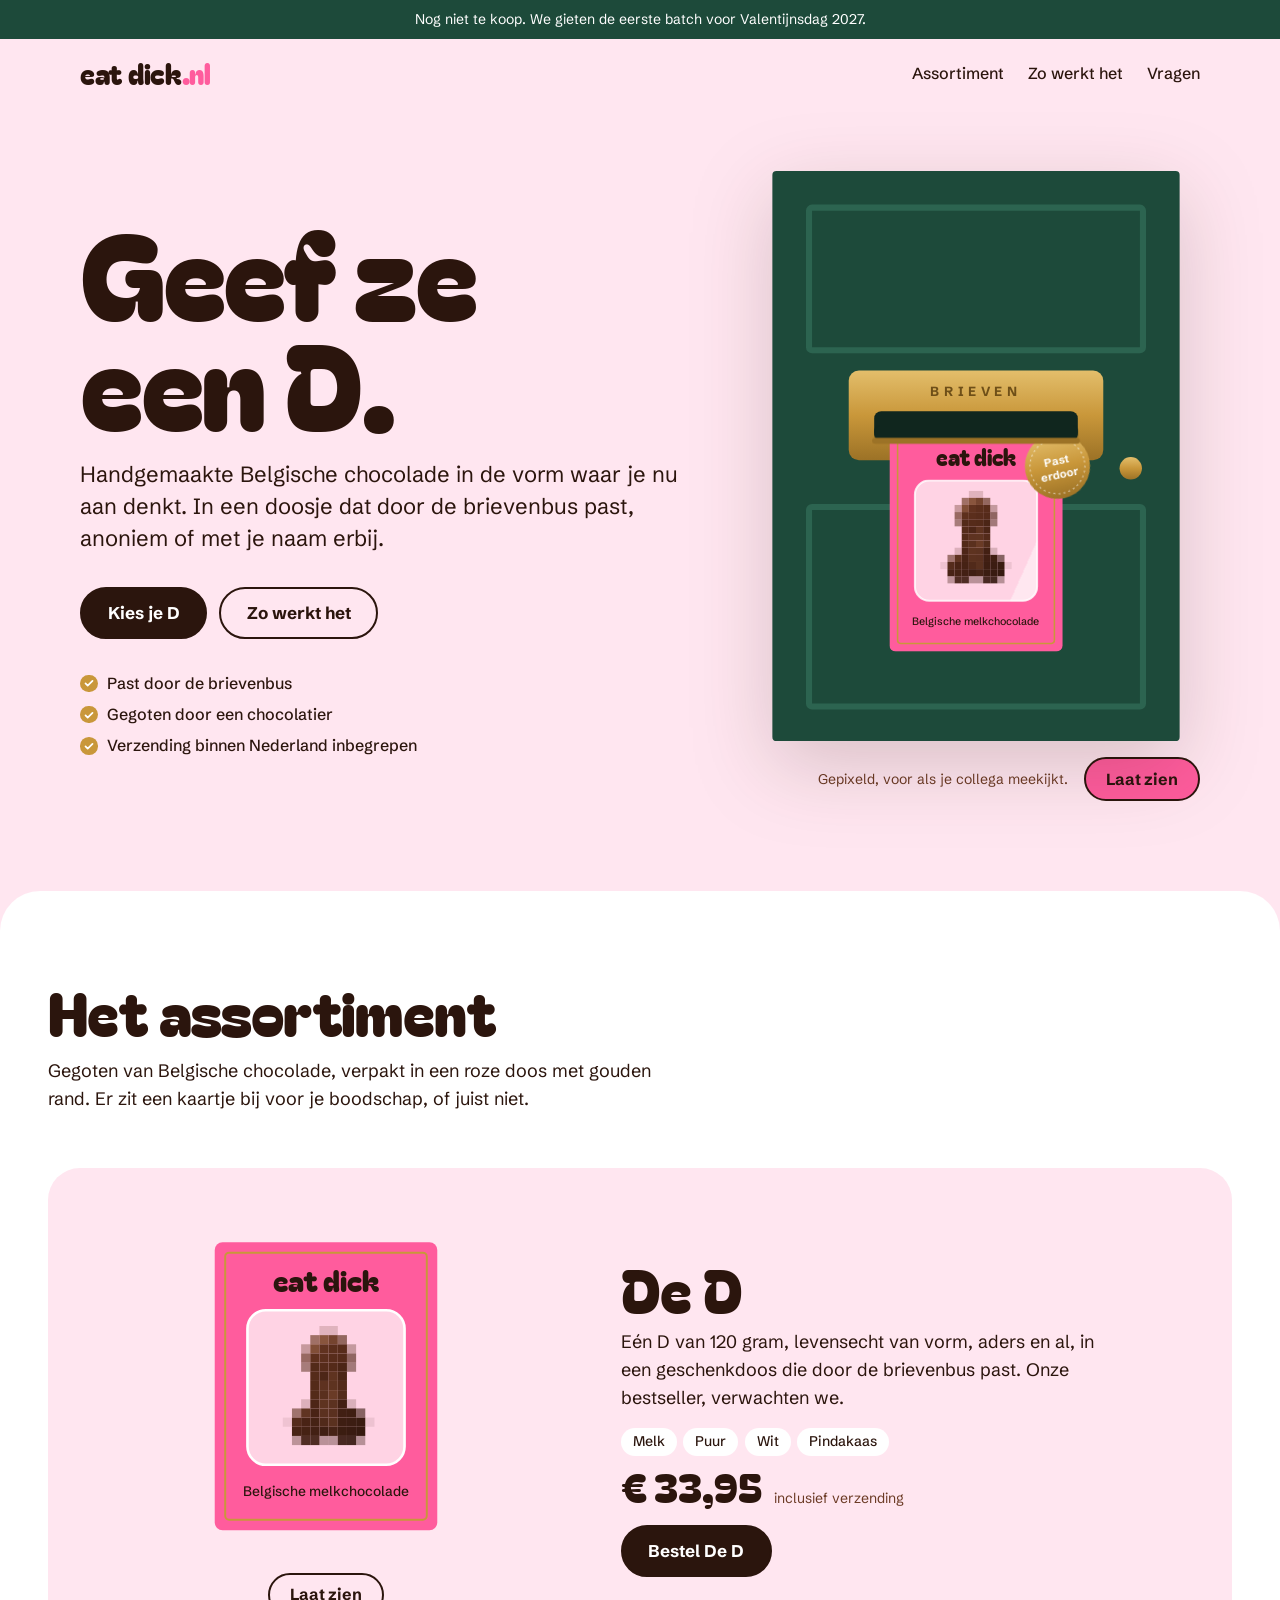
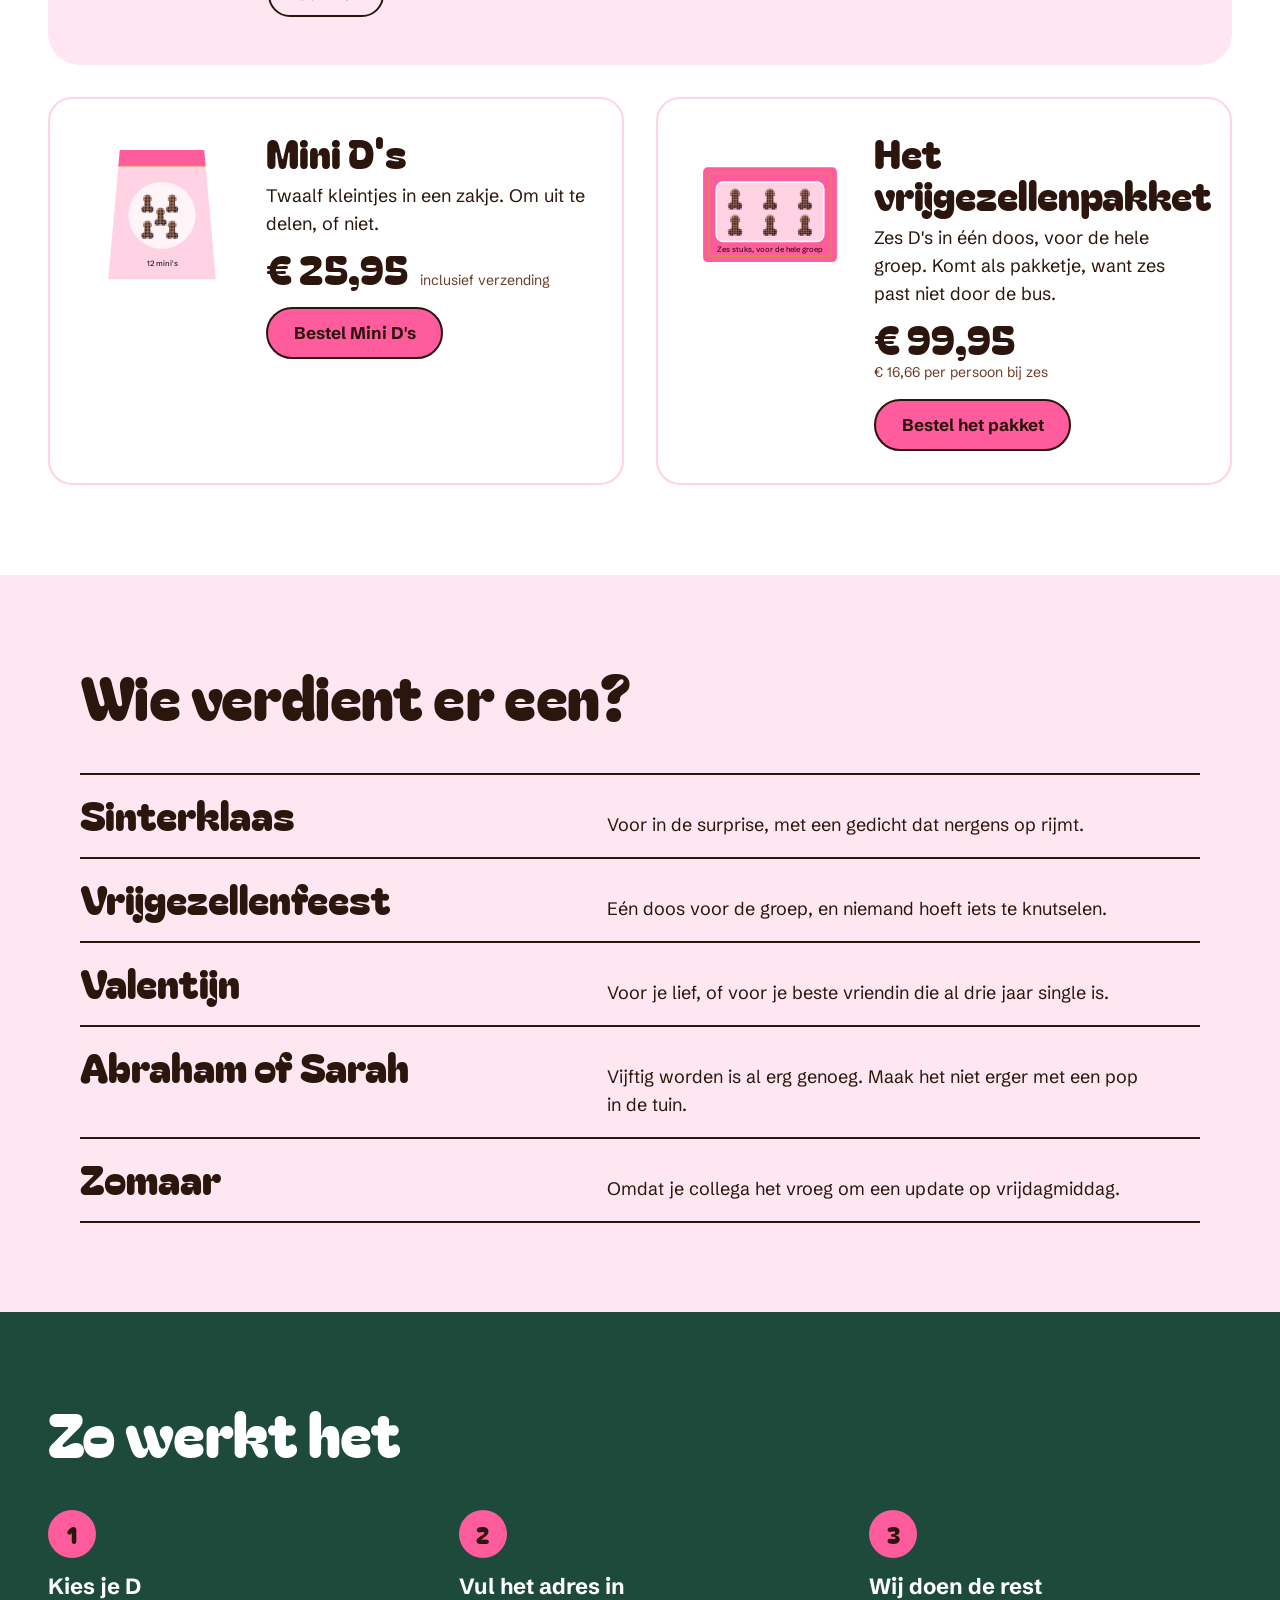
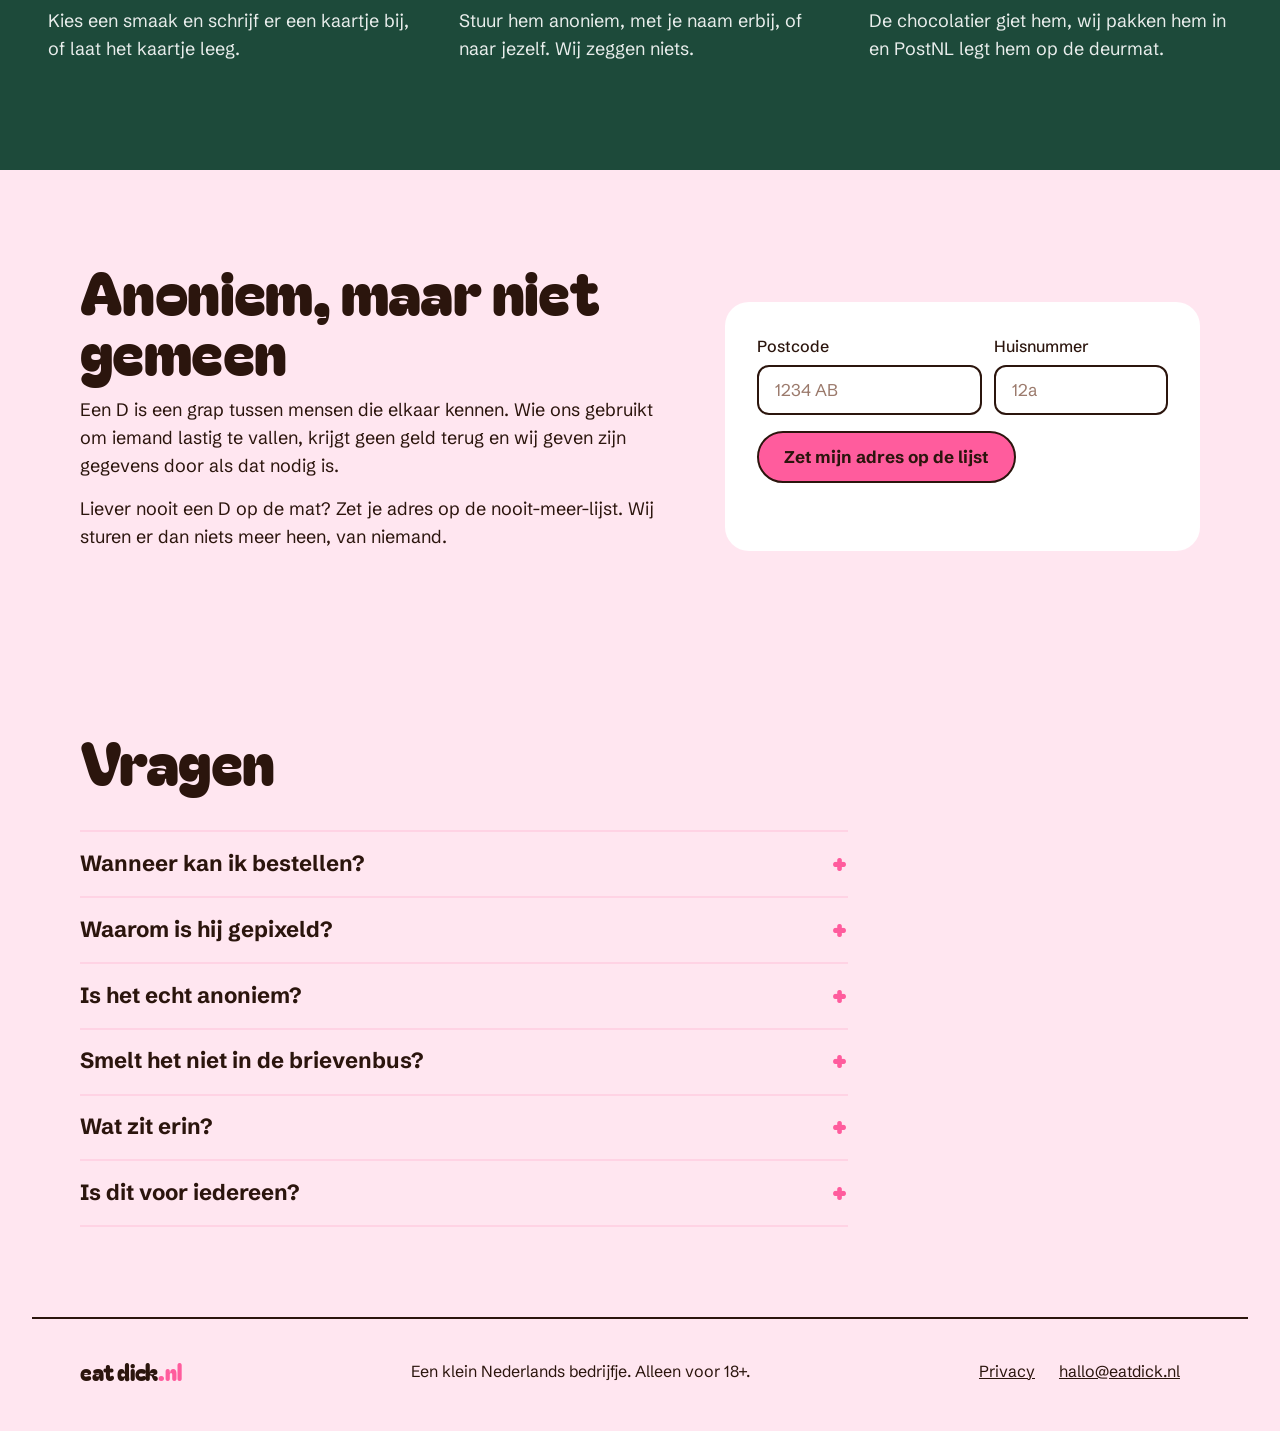
==== commit 9669aa49: "Add raised chocolate veins to the product art Co-Authored-By: Claude Opus 5.5 <noreply@anthropic.com" ====
--- a/index.html
+++ b/index.html
@@ -132,7 +132,7 @@
         </div>
         <div class="product-body">
           <h3>De D</h3>
-          <p>Eén D van 120 gram, levensecht van vorm, in een geschenkdoos die door de brievenbus past. Onze bestseller, verwachten we.</p>
+          <p>Eén D van 120 gram, levensecht van vorm, aders en al, in een geschenkdoos die door de brievenbus past. Onze bestseller, verwachten we.</p>
           <ul class="flavours" aria-label="Smaken">
             <li>Melk</li><li>Puur</li><li>Wit</li><li>Pindakaas</li>
           </ul>
@@ -353,11 +353,22 @@
 <rect x="28" y="24" width="28" height="56" rx="14" fill="url(#choc-us)"/>
 <path d="M23 30C23 14 33 5 42 5s19 9 19 25c0 4-8 6-19 4C31 36 23 34 23 30z" fill="url(#choc-us)"/>
 <path d="M26 32q16 8 32 0" fill="none" stroke="#24110A" stroke-width="2" stroke-linecap="round" opacity=".55"/>
-<path d="M35 40v30" stroke="#B9785A" stroke-width="3" stroke-linecap="round" opacity=".6"/>
+<clipPath id="shaft-clip"><rect x="28" y="24" width="28" height="56" rx="14"/></clipPath>
+<g clip-path="url(#shaft-clip)" fill="none" stroke-linecap="round" stroke-linejoin="round">
+<g stroke="#1A0B05" stroke-width="3.4" opacity=".55" transform="translate(.9 .9)"><path d="M46 36c3 6-3 10 0 17s-4 11-1 19c1 3 2 5 2 8"/>
+<path d="M45 55c4 0 7-3 8-8"/>
+<path d="M36 44c2 5-2 9 1 15s-1 10 1 15"/></g>
+<g stroke="#6E3B23" stroke-width="3"><path d="M46 36c3 6-3 10 0 17s-4 11-1 19c1 3 2 5 2 8"/>
+<path d="M45 55c4 0 7-3 8-8"/>
+<path d="M36 44c2 5-2 9 1 15s-1 10 1 15"/></g>
+<g stroke="#B5795A" stroke-width="1" opacity=".8" transform="translate(-.6 -.6)"><path d="M46 36c3 6-3 10 0 17s-4 11-1 19c1 3 2 5 2 8"/>
+<path d="M45 55c4 0 7-3 8-8"/>
+<path d="M36 44c2 5-2 9 1 15s-1 10 1 15"/></g>
+</g>
 <path d="M31 18q5-8 14-8" fill="none" stroke="#D49A78" stroke-width="3" stroke-linecap="round" opacity=".75"/>
 <path d="M18 72a10 10 0 0 1 8-8" fill="none" stroke="#B9785A" stroke-width="2.5" stroke-linecap="round" opacity=".55"/>
       </symbol>
-      <symbol id="dick-px" viewBox="0 0 84 94"><rect x="35" y="0" width="7" height="7" fill="#64341F" opacity="0.2"/><rect x="42" y="0" width="7" height="7" fill="#62321F" opacity="0.2"/><rect x="28" y="7" width="7" height="7" fill="#6F3D27" opacity="0.66"/><rect x="35" y="7" width="7" height="7" fill="#89553D"/><rect x="42" y="7" width="7" height="7" fill="#75442F"/><rect x="49" y="7" width="7" height="7" fill="#5C2F1C" opacity="0.66"/><rect x="21" y="14" width="7" height="7" fill="#64331F" opacity="0.36"/><rect x="28" y="14" width="7" height="7" fill="#814E37"/><rect x="35" y="14" width="7" height="7" fill="#61321F"/><rect x="42" y="14" width="7" height="7" fill="#5B2E1C"/><rect x="49" y="14" width="7" height="7" fill="#582C1B"/><rect x="56" y="14" width="7" height="7" fill="#562B1A" opacity="0.35"/><rect x="21" y="21" width="7" height="7" fill="#61321E" opacity="0.65"/><rect x="28" y="21" width="7" height="7" fill="#5E301D"/><rect x="35" y="21" width="7" height="7" fill="#5B2E1C"/><rect x="42" y="21" width="7" height="7" fill="#582C1B"/><rect x="49" y="21" width="7" height="7" fill="#552A1A"/><rect x="56" y="21" width="7" height="7" fill="#522919" opacity="0.64"/><rect x="21" y="28" width="7" height="7" fill="#562C1A" opacity="0.52"/><rect x="28" y="28" width="7" height="7" fill="#532A19"/><rect x="35" y="28" width="7" height="7" fill="#562B1A"/><rect x="42" y="28" width="7" height="7" fill="#532919"/><rect x="49" y="28" width="7" height="7" fill="#4B2516"/><rect x="56" y="28" width="7" height="7" fill="#492415" opacity="0.51"/><rect x="28" y="35" width="7" height="7" fill="#5B2F1E"/><rect x="35" y="35" width="7" height="7" fill="#532A1B"/><rect x="42" y="35" width="7" height="7" fill="#4A2416"/><rect x="49" y="35" width="7" height="7" fill="#4C2516"/><rect x="28" y="42" width="7" height="7" fill="#613422"/><rect x="35" y="42" width="7" height="7" fill="#5D3220"/><rect x="42" y="42" width="7" height="7" fill="#4D2617"/><rect x="49" y="42" width="7" height="7" fill="#4A2416"/><rect x="28" y="49" width="7" height="7" fill="#5D3220"/><rect x="35" y="49" width="7" height="7" fill="#5A301F"/><rect x="42" y="49" width="7" height="7" fill="#4A2416"/><rect x="49" y="49" width="7" height="7" fill="#472215"/><rect x="21" y="56" width="7" height="7" fill="#4F2718" opacity="0.2"/><rect x="28" y="56" width="7" height="7" fill="#5A301F"/><rect x="35" y="56" width="7" height="7" fill="#572E1E"/><rect x="42" y="56" width="7" height="7" fill="#472215"/><rect x="49" y="56" width="7" height="7" fill="#442114"/><rect x="56" y="56" width="7" height="7" fill="#411F13" opacity="0.2"/><rect x="14" y="63" width="7" height="7" fill="#633624" opacity="0.61"/><rect x="21" y="63" width="7" height="7" fill="#603422"/><rect x="28" y="63" width="7" height="7" fill="#572E1E"/><rect x="35" y="63" width="7" height="7" fill="#552D1D"/><rect x="42" y="63" width="7" height="7" fill="#442114"/><rect x="49" y="63" width="7" height="7" fill="#411F13"/><rect x="56" y="63" width="7" height="7" fill="#3F1E12"/><rect x="63" y="63" width="7" height="7" fill="#3C1D12" opacity="0.61"/><rect x="7" y="70" width="7" height="7" fill="#4D2617" opacity="0.09"/><rect x="14" y="70" width="7" height="7" fill="#552C1C"/><rect x="21" y="70" width="7" height="7" fill="#492315"/><rect x="28" y="70" width="7" height="7" fill="#482416"/><rect x="35" y="70" width="7" height="7" fill="#462215"/><rect x="42" y="70" width="7" height="7" fill="#411F13"/><rect x="49" y="70" width="7" height="7" fill="#3E1E12"/><rect x="56" y="70" width="7" height="7" fill="#3C1D12"/><rect x="63" y="70" width="7" height="7" fill="#391C11"/><rect x="70" y="70" width="7" height="7" fill="#371B10" opacity="0.09"/><rect x="14" y="77" width="7" height="7" fill="#482315"/><rect x="21" y="77" width="7" height="7" fill="#462214"/><rect x="28" y="77" width="7" height="7" fill="#432014"/><rect x="35" y="77" width="7" height="7" fill="#401F13"/><rect x="42" y="77" width="7" height="7" fill="#3D1E12"/><rect x="49" y="77" width="7" height="7" fill="#3B1D11"/><rect x="56" y="77" width="7" height="7" fill="#391B11"/><rect x="63" y="77" width="7" height="7" fill="#361A10"/><rect x="14" y="84" width="7" height="7" fill="#462214" opacity="0.36"/><rect x="21" y="84" width="7" height="7" fill="#432014" opacity="0.92"/><rect x="28" y="84" width="7" height="7" fill="#401F13" opacity="0.92"/><rect x="35" y="84" width="7" height="7" fill="#3F1E12" opacity="0.36"/><rect x="42" y="84" width="7" height="7" fill="#3B1D11" opacity="0.36"/><rect x="49" y="84" width="7" height="7" fill="#391B11" opacity="0.92"/><rect x="56" y="84" width="7" height="7" fill="#361A10" opacity="0.92"/><rect x="63" y="84" width="7" height="7" fill="#35190F" opacity="0.36"/></symbol>
+      <symbol id="dick-px" viewBox="0 0 84 94"><rect x="35" y="0" width="7" height="7" fill="#64341F" opacity="0.2"/><rect x="42" y="0" width="7" height="7" fill="#62321F" opacity="0.2"/><rect x="28" y="7" width="7" height="7" fill="#6F3D27" opacity="0.66"/><rect x="35" y="7" width="7" height="7" fill="#89553D"/><rect x="42" y="7" width="7" height="7" fill="#75442F"/><rect x="49" y="7" width="7" height="7" fill="#5C2F1C" opacity="0.66"/><rect x="21" y="14" width="7" height="7" fill="#64331F" opacity="0.36"/><rect x="28" y="14" width="7" height="7" fill="#814E37"/><rect x="35" y="14" width="7" height="7" fill="#61321F"/><rect x="42" y="14" width="7" height="7" fill="#5B2E1C"/><rect x="49" y="14" width="7" height="7" fill="#582C1B"/><rect x="56" y="14" width="7" height="7" fill="#562B1A" opacity="0.35"/><rect x="21" y="21" width="7" height="7" fill="#61321E" opacity="0.65"/><rect x="28" y="21" width="7" height="7" fill="#5E301D"/><rect x="35" y="21" width="7" height="7" fill="#5B2E1C"/><rect x="42" y="21" width="7" height="7" fill="#582C1B"/><rect x="49" y="21" width="7" height="7" fill="#552A1A"/><rect x="56" y="21" width="7" height="7" fill="#522919" opacity="0.64"/><rect x="21" y="28" width="7" height="7" fill="#562C1A" opacity="0.52"/><rect x="28" y="28" width="7" height="7" fill="#532A19"/><rect x="35" y="28" width="7" height="7" fill="#562B1A"/><rect x="42" y="28" width="7" height="7" fill="#542A19"/><rect x="49" y="28" width="7" height="7" fill="#4B2516"/><rect x="56" y="28" width="7" height="7" fill="#492415" opacity="0.51"/><rect x="28" y="35" width="7" height="7" fill="#552B1A"/><rect x="35" y="35" width="7" height="7" fill="#4D2617"/><rect x="42" y="35" width="7" height="7" fill="#5F3320"/><rect x="49" y="35" width="7" height="7" fill="#4B2516"/><rect x="28" y="42" width="7" height="7" fill="#542A19"/><rect x="35" y="42" width="7" height="7" fill="#5E3220"/><rect x="42" y="42" width="7" height="7" fill="#5E3320"/><rect x="49" y="42" width="7" height="7" fill="#532A1A"/><rect x="28" y="49" width="7" height="7" fill="#532A19"/><rect x="35" y="49" width="7" height="7" fill="#5A301E"/><rect x="42" y="49" width="7" height="7" fill="#6A3B26"/><rect x="49" y="49" width="7" height="7" fill="#532C1B"/><rect x="21" y="56" width="7" height="7" fill="#4F2718" opacity="0.2"/><rect x="28" y="56" width="7" height="7" fill="#4D2517"/><rect x="35" y="56" width="7" height="7" fill="#5E3320"/><rect x="42" y="56" width="7" height="7" fill="#5C3220"/><rect x="49" y="56" width="7" height="7" fill="#432013"/><rect x="56" y="56" width="7" height="7" fill="#411F13" opacity="0.2"/><rect x="14" y="63" width="7" height="7" fill="#633624" opacity="0.61"/><rect x="21" y="63" width="7" height="7" fill="#603422"/><rect x="28" y="63" width="7" height="7" fill="#492315"/><rect x="35" y="63" width="7" height="7" fill="#5B311F"/><rect x="42" y="63" width="7" height="7" fill="#5A301F"/><rect x="49" y="63" width="7" height="7" fill="#411F13"/><rect x="56" y="63" width="7" height="7" fill="#3F1E12"/><rect x="63" y="63" width="7" height="7" fill="#3C1D12" opacity="0.61"/><rect x="7" y="70" width="7" height="7" fill="#4D2617" opacity="0.09"/><rect x="14" y="70" width="7" height="7" fill="#552C1C"/><rect x="21" y="70" width="7" height="7" fill="#492315"/><rect x="28" y="70" width="7" height="7" fill="#462214"/><rect x="35" y="70" width="7" height="7" fill="#512A1A"/><rect x="42" y="70" width="7" height="7" fill="#5A311F"/><rect x="49" y="70" width="7" height="7" fill="#3E1E12"/><rect x="56" y="70" width="7" height="7" fill="#3C1D12"/><rect x="63" y="70" width="7" height="7" fill="#391C11"/><rect x="70" y="70" width="7" height="7" fill="#371B10" opacity="0.09"/><rect x="14" y="77" width="7" height="7" fill="#482315"/><rect x="21" y="77" width="7" height="7" fill="#462214"/><rect x="28" y="77" width="7" height="7" fill="#432014"/><rect x="35" y="77" width="7" height="7" fill="#401F13"/><rect x="42" y="77" width="7" height="7" fill="#462316"/><rect x="49" y="77" width="7" height="7" fill="#3B1D11"/><rect x="56" y="77" width="7" height="7" fill="#391B11"/><rect x="63" y="77" width="7" height="7" fill="#361A10"/><rect x="14" y="84" width="7" height="7" fill="#462214" opacity="0.36"/><rect x="21" y="84" width="7" height="7" fill="#432014" opacity="0.92"/><rect x="28" y="84" width="7" height="7" fill="#401F13" opacity="0.92"/><rect x="35" y="84" width="7" height="7" fill="#3F1E12" opacity="0.36"/><rect x="42" y="84" width="7" height="7" fill="#3B1D11" opacity="0.36"/><rect x="49" y="84" width="7" height="7" fill="#391B11" opacity="0.92"/><rect x="56" y="84" width="7" height="7" fill="#361A10" opacity="0.92"/><rect x="63" y="84" width="7" height="7" fill="#35190F" opacity="0.36"/></symbol>
       
       
       
